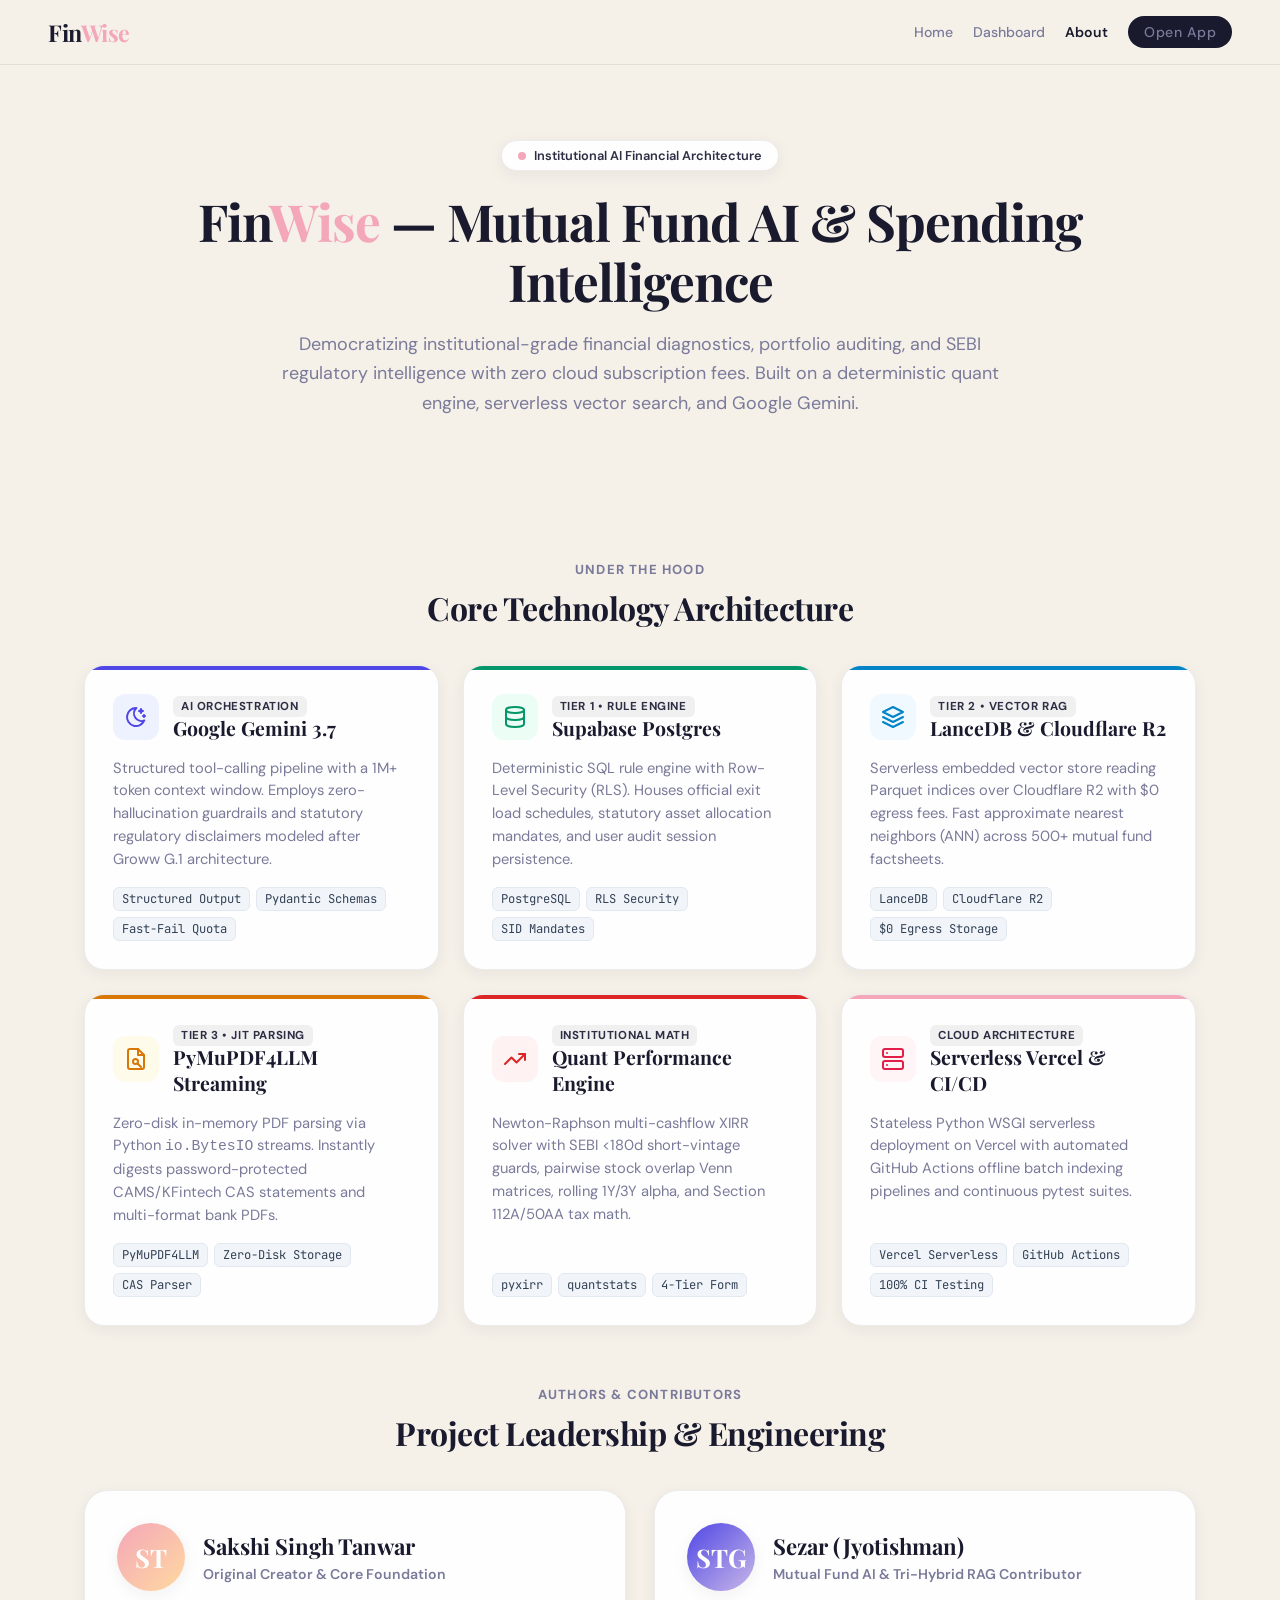
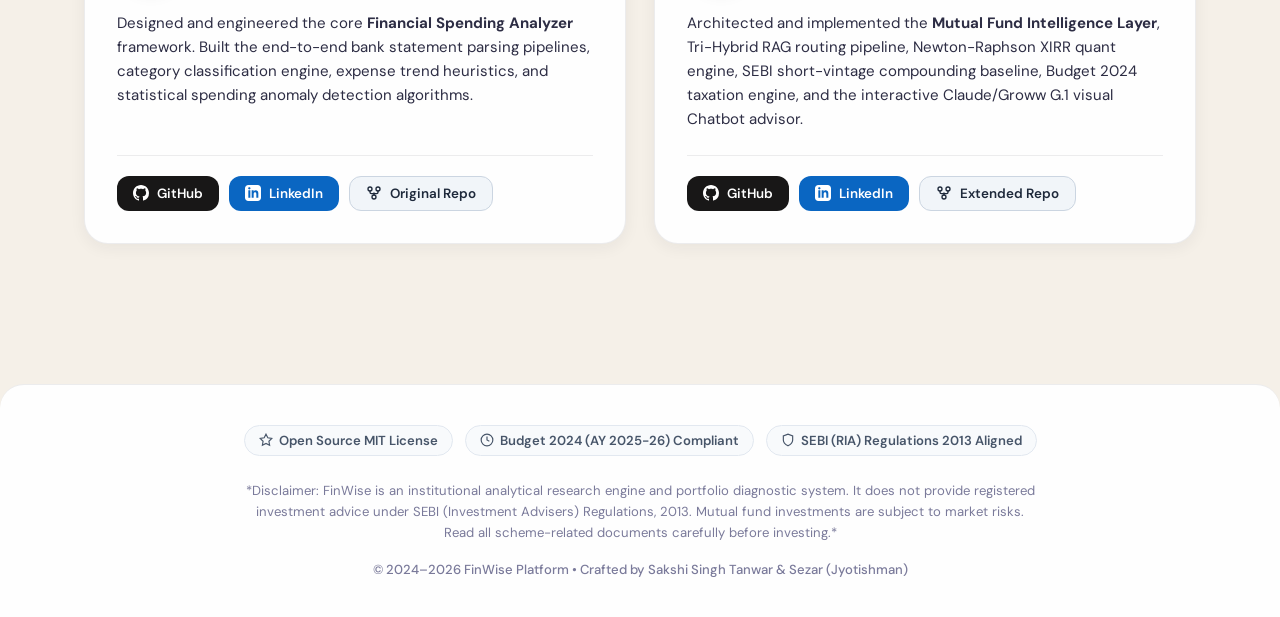
==== templates/about.html @ 544c805b "feat(about): add responsive About page with contributor attribution and matching FinWise favicon" ====
<!DOCTYPE html>
<html lang="en">
<head>
<meta charset="UTF-8">
<meta name="viewport" content="width=device-width, initial-scale=1.0">
<title>About — FinWise AI & Architecture</title>
<meta name="description" content="About FinWise: Institutional Mutual Fund AI, Financial Spending Intelligence, Tri-Hybrid RAG architecture, and contributor attribution.">
<link rel="icon" type="image/svg+xml" href="/static/favicon.svg">
<link rel="alternate icon" href="/static/favicon.ico">
<link rel="apple-touch-icon" href="/static/apple-touch-icon.png">
<link rel="preconnect" href="https://fonts.googleapis.com">
<link href="https://fonts.googleapis.com/css2?family=DM+Sans:wght@300;400;500;600;700&family=Playfair+Display:ital,wght@0,600;0,700;1,400&family=JetBrains+Mono:wght@400;500;600&display=swap" rel="stylesheet">
<style>
  :root {
    --cream:     #F5F0E8;
    --blush:     #F4A7B9;
    --butter:    #F5E642;
    --sage:      #B8D4A8;
    --lavender:  #C9B8E8;
    --peach:     #FFD9A0;
    --teal:      #A8D4D4;
    --ink:       #1A1A2E;
    --ink2:      #2D2D44;
    --muted:     #7A7A9A;
    --white:     #FEFEFE;
    --border:    rgba(26,26,46,0.08);
    --shadow-sm: 0 4px 16px rgba(26,26,46,0.06);
    --shadow-md: 0 12px 40px rgba(26,26,46,0.1);
    --shadow-lg: 0 20px 50px rgba(26,26,46,0.14);
  }
  *, *::before, *::after { box-sizing: border-box; margin: 0; padding: 0; }
  html { scroll-behavior: smooth; }
  body {
    background: var(--cream);
    font-family: 'DM Sans', sans-serif;
    color: var(--ink);
    min-height: 100vh;
    overflow-x: hidden;
  }

  /* ── Navigation ── */
  nav {
    position: fixed; top: 0; left: 0; right: 0; z-index: 100;
    display: flex; align-items: center; justify-content: space-between;
    padding: 16px 48px;
    background: rgba(245,240,232,0.92);
    backdrop-filter: blur(14px);
    border-bottom: 1px solid var(--border);
  }
  .logo-link { text-decoration: none; display: flex; align-items: center; gap: 4px; }
  .logo { font-family: 'Playfair Display', serif; font-size: 1.45rem; color: var(--ink); letter-spacing: -0.5px; font-weight: 700; }
  .logo span { color: var(--blush); }
  .nav-links { display: flex; align-items: center; gap: 20px; }
  .nav-links a { text-decoration: none; color: var(--muted); font-size: 0.88rem; font-weight: 500; transition: color 0.2s; }
  .nav-links a:hover, .nav-links a.active { color: var(--ink); font-weight: 600; }
  .nav-pill-btn {
    background: var(--ink); color: var(--butter); font-size: 0.76rem; font-weight: 600;
    padding: 7px 16px; border-radius: 20px; text-decoration: none; letter-spacing: 0.5px;
    transition: transform 0.2s, box-shadow 0.2s;
  }
  .nav-pill-btn:hover { transform: translateY(-1px); box-shadow: var(--shadow-sm); }

  /* ── Page Layout ── */
  .container {
    max-width: 1160px;
    margin: 0 auto;
    padding: 100px 24px 60px;
  }

  /* ── Hero Section ── */
  .hero-section {
    text-align: center;
    padding: 40px 16px 50px;
  }
  .badge-tag {
    display: inline-flex; align-items: center; gap: 8px;
    background: var(--white);
    border: 1px solid var(--border);
    padding: 6px 16px; border-radius: 24px;
    font-size: 0.8rem; font-weight: 600; color: var(--ink2);
    box-shadow: var(--shadow-sm);
    margin-bottom: 20px;
  }
  .badge-dot { width: 8px; height: 8px; border-radius: 50%; background: var(--blush); }
  .hero-title {
    font-family: 'Playfair Display', serif;
    font-size: clamp(2.2rem, 4.5vw, 3.2rem);
    font-weight: 700;
    color: var(--ink);
    letter-spacing: -1px;
    line-height: 1.18;
    margin-bottom: 18px;
  }
  .hero-title span { color: var(--blush); }
  .hero-subtitle {
    font-size: 1.12rem;
    color: var(--muted);
    max-width: 760px;
    margin: 0 auto 32px;
    line-height: 1.65;
  }

  /* ── Section Titles ── */
  .section-header {
    text-align: center;
    margin: 60px 0 36px;
  }
  .section-subtitle {
    font-size: 0.82rem;
    text-transform: uppercase;
    letter-spacing: 1.2px;
    font-weight: 700;
    color: var(--muted);
    margin-bottom: 8px;
  }
  .section-title {
    font-family: 'Playfair Display', serif;
    font-size: 2rem;
    color: var(--ink);
    font-weight: 700;
    letter-spacing: -0.5px;
  }

  /* ── Architecture Grid ── */
  .tech-grid {
    display: grid;
    grid-template-columns: repeat(auto-fit, minmax(320px, 1fr));
    gap: 24px;
  }
  .tech-card {
    background: var(--white);
    border: 1px solid var(--border);
    border-radius: 20px;
    padding: 28px;
    box-shadow: var(--shadow-sm);
    transition: transform 0.25s ease, box-shadow 0.25s ease;
    display: flex;
    flex-direction: column;
    position: relative;
    overflow: hidden;
  }
  .tech-card:hover {
    transform: translateY(-4px);
    box-shadow: var(--shadow-md);
  }
  .tech-card::before {
    content: '';
    position: absolute; top: 0; left: 0; right: 0; height: 4px;
    background: var(--accent-color, var(--blush));
  }
  .tech-card-header {
    display: flex; align-items: center; gap: 14px;
    margin-bottom: 16px;
  }
  .tech-icon-wrap {
    width: 46px; height: 46px; border-radius: 12px;
    background: var(--icon-bg, #FFF5F7);
    color: var(--icon-color, var(--blush));
    display: flex; align-items: center; justify-content: center;
    flex-shrink: 0;
  }
  .tech-tier-badge {
    font-size: 0.72rem; font-weight: 700; text-transform: uppercase; letter-spacing: 0.6px;
    padding: 3px 8px; border-radius: 6px; background: rgba(26,26,46,0.06); color: var(--ink2);
  }
  .tech-card-title {
    font-family: 'Playfair Display', serif;
    font-size: 1.22rem; font-weight: 700; color: var(--ink);
  }
  .tech-card-desc {
    font-size: 0.92rem; color: var(--muted); line-height: 1.55; margin-bottom: 16px; flex-grow: 1;
  }
  .tech-tags {
    display: flex; flex-wrap: wrap; gap: 6px;
  }
  .tech-tag {
    font-family: 'JetBrains Mono', monospace;
    font-size: 0.76rem; background: #F1F5F9; color: #334155;
    padding: 3px 8px; border-radius: 6px; border: 1px solid #E2E8F0;
  }

  /* ── Team Contributor Cards ── */
  .team-grid {
    display: grid;
    grid-template-columns: repeat(auto-fit, minmax(380px, 1fr));
    gap: 28px;
  }
  .contributor-card {
    background: var(--white);
    border: 1px solid var(--border);
    border-radius: 24px;
    padding: 32px;
    box-shadow: var(--shadow-sm);
    display: flex;
    flex-direction: column;
    position: relative;
    transition: transform 0.25s ease, box-shadow 0.25s ease;
  }
  .contributor-card:hover {
    transform: translateY(-4px);
    box-shadow: var(--shadow-lg);
  }
  .contributor-header {
    display: flex; align-items: center; gap: 18px; margin-bottom: 20px;
  }
  .contributor-avatar {
    width: 68px; height: 68px; border-radius: 50%;
    background: linear-gradient(135deg, var(--avatar-start, #F4A7B9), var(--avatar-end, #C9B8E8));
    display: flex; align-items: center; justify-content: center;
    font-family: 'Playfair Display', serif; font-size: 1.6rem; font-weight: 700; color: var(--white);
    box-shadow: var(--shadow-sm);
    flex-shrink: 0;
  }
  .contributor-meta h3 {
    font-family: 'Playfair Display', serif;
    font-size: 1.38rem; font-weight: 700; color: var(--ink); margin-bottom: 4px;
  }
  .contributor-role {
    font-size: 0.88rem; font-weight: 600; color: var(--muted);
  }
  .contributor-bio {
    font-size: 0.94rem; color: var(--ink2); line-height: 1.6; margin-bottom: 24px; flex-grow: 1;
  }
  .contributor-links {
    display: flex; flex-wrap: wrap; gap: 10px; border-top: 1px solid var(--border); padding-top: 20px;
  }
  .social-btn {
    display: inline-flex; align-items: center; gap: 8px;
    padding: 8px 16px; border-radius: 12px;
    font-size: 0.84rem; font-weight: 600; text-decoration: none;
    transition: all 0.2s ease;
  }
  .social-btn.github {
    background: #181717; color: #FFFFFF;
  }
  .social-btn.github:hover {
    background: #2D2D2D; transform: translateY(-1px);
  }
  .social-btn.linkedin {
    background: #0A66C2; color: #FFFFFF;
  }
  .social-btn.linkedin:hover {
    background: #004182; transform: translateY(-1px);
  }
  .social-btn.repo {
    background: #F1F5F9; color: #1E293B; border: 1px solid #CBD5E1;
  }
  .social-btn.repo:hover {
    background: #E2E8F0; transform: translateY(-1px);
  }

  /* ── Compliance & Footer ── */
  .about-footer {
    margin-top: 80px;
    padding: 40px 24px;
    background: var(--white);
    border-top: 1px solid var(--border);
    border-radius: 24px 24px 0 0;
    text-align: center;
  }
  .footer-badges {
    display: flex; justify-content: center; gap: 12px; margin-bottom: 24px; flex-wrap: wrap;
  }
  .badge-chip {
    display: inline-flex; align-items: center; gap: 6px;
    font-size: 0.82rem; font-weight: 600; padding: 6px 14px;
    border-radius: 20px; background: #F8FAFC; border: 1px solid #E2E8F0; color: #475569;
  }
  .disclaimer-text {
    font-size: 0.82rem; color: var(--muted); max-width: 800px; margin: 0 auto; line-height: 1.6;
  }
  .copyright-text {
    font-size: 0.82rem; color: var(--muted); margin-top: 18px; font-weight: 500;
  }

  @media (max-width: 768px) {
    nav { padding: 14px 20px; }
    .container { padding: 80px 16px 40px; }
    .team-grid { grid-template-columns: 1fr; }
    .tech-grid { grid-template-columns: 1fr; }
  }
</style>
</head>
<body>

<!-- ═══════════════════════════════════════════════════ HEADER NAV -->
<nav>
  <a href="/" class="logo-link" aria-label="FinWise Home">
    <span class="logo">Fin<span>Wise</span></span>
  </a>
  <div class="nav-links">
    <a href="/">Home</a>
    <a href="/dashboard">Dashboard</a>
    <a href="/about" class="active">About</a>
    <a href="/dashboard" class="nav-pill-btn">Open App</a>
  </div>
</nav>

<div class="container">
  <!-- ═══════════════════════════════════════════════════ HERO -->
  <header class="hero-section">
    <div class="badge-tag">
      <span class="badge-dot"></span>
      <span>Institutional AI Financial Architecture</span>
    </div>
    <h1 class="hero-title">Fin<span>Wise</span> — Mutual Fund AI &amp; Spending Intelligence</h1>
    <p class="hero-subtitle">
      Democratizing institutional-grade financial diagnostics, portfolio auditing, and SEBI regulatory intelligence with zero cloud subscription fees. Built on a deterministic quant engine, serverless vector search, and Google Gemini.
    </p>
  </header>

  <!-- ═══════════════════════════════════════════════════ ARCHITECTURE SHOWCASE -->
  <section aria-labelledby="arch-title">
    <div class="section-header">
      <div class="section-subtitle">Under The Hood</div>
      <h2 class="section-title" id="arch-title">Core Technology Architecture</h2>
    </div>

    <div class="tech-grid">
      <!-- 1. AI & Intent Routing -->
      <div class="tech-card" style="--accent-color:#4F46E5; --icon-bg:#EEF2FF; --icon-color:#4F46E5;">
        <div class="tech-card-header">
          <div class="tech-icon-wrap">
            <svg width="24" height="24" viewBox="0 0 24 24" fill="none" stroke="currentColor" stroke-width="2" stroke-linecap="round" stroke-linejoin="round">
              <path d="M12 3c.132 0 .263 0 .393 0a7.5 7.5 0 0 0 7.92 12.446a9 9 0 1 1 -8.313 -12.454z"/>
              <path d="M17 4a2 2 0 0 0 2 2a2 2 0 0 0-2 2a2 2 0 0 0-2-2a2 2 0 0 0 2-2"/>
              <path d="M19 11h2m-1-1v2"/>
            </svg>
          </div>
          <div>
            <span class="tech-tier-badge">AI Orchestration</span>
            <div class="tech-card-title">Google Gemini 3.7</div>
          </div>
        </div>
        <p class="tech-card-desc">
          Structured tool-calling pipeline with a 1M+ token context window. Employs zero-hallucination guardrails and statutory regulatory disclaimers modeled after Groww G.1 architecture.
        </p>
        <div class="tech-tags">
          <span class="tech-tag">Structured Output</span>
          <span class="tech-tag">Pydantic Schemas</span>
          <span class="tech-tag">Fast-Fail Quota</span>
        </div>
      </div>

      <!-- 2. Tier 1 - SQL Deterministic Rules -->
      <div class="tech-card" style="--accent-color:#059669; --icon-bg:#ECFDF5; --icon-color:#059669;">
        <div class="tech-card-header">
          <div class="tech-icon-wrap">
            <svg width="24" height="24" viewBox="0 0 24 24" fill="none" stroke="currentColor" stroke-width="2" stroke-linecap="round" stroke-linejoin="round">
              <ellipse cx="12" cy="5" rx="9" ry="3"/>
              <path d="M3 5v14c0 1.66 4 3 9 3s9-1.34 9-3V5"/>
              <path d="M3 12c0 1.66 4 3 9 3s9-1.34 9-3"/>
            </svg>
          </div>
          <div>
            <span class="tech-tier-badge">Tier 1 • Rule Engine</span>
            <div class="tech-card-title">Supabase Postgres</div>
          </div>
        </div>
        <p class="tech-card-desc">
          Deterministic SQL rule engine with Row-Level Security (RLS). Houses official exit load schedules, statutory asset allocation mandates, and user audit session persistence.
        </p>
        <div class="tech-tags">
          <span class="tech-tag">PostgreSQL</span>
          <span class="tech-tag">RLS Security</span>
          <span class="tech-tag">SID Mandates</span>
        </div>
      </div>

      <!-- 3. Tier 2 - Serverless Vector Store -->
      <div class="tech-card" style="--accent-color:#0284C7; --icon-bg:#F0F9FF; --icon-color:#0284C7;">
        <div class="tech-card-header">
          <div class="tech-icon-wrap">
            <svg width="24" height="24" viewBox="0 0 24 24" fill="none" stroke="currentColor" stroke-width="2" stroke-linecap="round" stroke-linejoin="round">
              <polygon points="12 2 2 7 12 12 22 7 12 2"/>
              <polyline points="2 17 12 22 22 17"/>
              <polyline points="2 12 12 17 22 12"/>
            </svg>
          </div>
          <div>
            <span class="tech-tier-badge">Tier 2 • Vector RAG</span>
            <div class="tech-card-title">LanceDB &amp; Cloudflare R2</div>
          </div>
        </div>
        <p class="tech-card-desc">
          Serverless embedded vector store reading Parquet indices over Cloudflare R2 with $0 egress fees. Fast approximate nearest neighbors (ANN) across 500+ mutual fund factsheets.
        </p>
        <div class="tech-tags">
          <span class="tech-tag">LanceDB</span>
          <span class="tech-tag">Cloudflare R2</span>
          <span class="tech-tag">$0 Egress Storage</span>
        </div>
      </div>

      <!-- 4. Tier 3 - JIT In-Memory Parser -->
      <div class="tech-card" style="--accent-color:#D97706; --icon-bg:#FFFBEB; --icon-color:#D97706;">
        <div class="tech-card-header">
          <div class="tech-icon-wrap">
            <svg width="24" height="24" viewBox="0 0 24 24" fill="none" stroke="currentColor" stroke-width="2" stroke-linecap="round" stroke-linejoin="round">
              <path d="M14 2H6a2 2 0 0 0-2 2v16a2 2 0 0 0 2 2h12a2 2 0 0 0 2-2V8z"/>
              <polyline points="14 2 14 8 20 8"/>
              <circle cx="11.5" cy="14.5" r="2.5"/>
              <path d="M13.5 16.5L17 20"/>
            </svg>
          </div>
          <div>
            <span class="tech-tier-badge">Tier 3 • JIT Parsing</span>
            <div class="tech-card-title">PyMuPDF4LLM Streaming</div>
          </div>
        </div>
        <p class="tech-card-desc">
          Zero-disk in-memory PDF parsing via Python <code>io.BytesIO</code> streams. Instantly digests password-protected CAMS/KFintech CAS statements and multi-format bank PDFs.
        </p>
        <div class="tech-tags">
          <span class="tech-tag">PyMuPDF4LLM</span>
          <span class="tech-tag">Zero-Disk Storage</span>
          <span class="tech-tag">CAS Parser</span>
        </div>
      </div>

      <!-- 5. Quant Engine -->
      <div class="tech-card" style="--accent-color:#DC2626; --icon-bg:#FEF2F2; --icon-color:#DC2626;">
        <div class="tech-card-header">
          <div class="tech-icon-wrap">
            <svg width="24" height="24" viewBox="0 0 24 24" fill="none" stroke="currentColor" stroke-width="2" stroke-linecap="round" stroke-linejoin="round">
              <polyline points="22 7 13.5 15.5 8.5 10.5 2 17"/>
              <polyline points="16 7 22 7 22 13"/>
            </svg>
          </div>
          <div>
            <span class="tech-tier-badge">Institutional Math</span>
            <div class="tech-card-title">Quant Performance Engine</div>
          </div>
        </div>
        <p class="tech-card-desc">
          Newton-Raphson multi-cashflow XIRR solver with SEBI &lt;180d short-vintage guards, pairwise stock overlap Venn matrices, rolling 1Y/3Y alpha, and Section 112A/50AA tax math.
        </p>
        <div class="tech-tags">
          <span class="tech-tag">pyxirr</span>
          <span class="tech-tag">quantstats</span>
          <span class="tech-tag">4-Tier Form</span>
        </div>
      </div>

      <!-- 6. Deployment & Automation -->
      <div class="tech-card" style="--accent-color:#F4A7B9; --icon-bg:#FFF5F7; --icon-color:#E11D48;">
        <div class="tech-card-header">
          <div class="tech-icon-wrap">
            <svg width="24" height="24" viewBox="0 0 24 24" fill="none" stroke="currentColor" stroke-width="2" stroke-linecap="round" stroke-linejoin="round">
              <rect x="2" y="2" width="20" height="8" rx="2" ry="2"/>
              <rect x="2" y="14" width="20" height="8" rx="2" ry="2"/>
              <line x1="6" y1="6" x2="6.01" y2="6"/>
              <line x1="6" y1="18" x2="6.01" y2="18"/>
            </svg>
          </div>
          <div>
            <span class="tech-tier-badge">Cloud Architecture</span>
            <div class="tech-card-title">Serverless Vercel &amp; CI/CD</div>
          </div>
        </div>
        <p class="tech-card-desc">
          Stateless Python WSGI serverless deployment on Vercel with automated GitHub Actions offline batch indexing pipelines and continuous pytest suites.
        </p>
        <div class="tech-tags">
          <span class="tech-tag">Vercel Serverless</span>
          <span class="tech-tag">GitHub Actions</span>
          <span class="tech-tag">100% CI Testing</span>
        </div>
      </div>
    </div>
  </section>

  <!-- ═══════════════════════════════════════════════════ TEAM & CONTRIBUTORS -->
  <section aria-labelledby="team-title">
    <div class="section-header">
      <div class="section-subtitle">Authors &amp; Contributors</div>
      <h2 class="section-title" id="team-title">Project Leadership &amp; Engineering</h2>
    </div>

    <div class="team-grid">
      <!-- Contributor 1: Sakshi -->
      <div class="contributor-card" style="--avatar-start:#F4A7B9; --avatar-end:#FFD9A0;">
        <div class="contributor-header">
          <div class="contributor-avatar">ST</div>
          <div class="contributor-meta">
            <h3>Sakshi Singh Tanwar</h3>
            <div class="contributor-role">Original Creator &amp; Core Foundation</div>
          </div>
        </div>
        <p class="contributor-bio">
          Designed and engineered the core <strong>Financial Spending Analyzer</strong> framework. Built the end-to-end bank statement parsing pipelines, category classification engine, expense trend heuristics, and statistical spending anomaly detection algorithms.
        </p>
        <div class="contributor-links">
          <a href="https://github.com/slashthose" target="_blank" rel="noopener noreferrer" class="social-btn github" aria-label="Sakshi Singh Tanwar GitHub">
            <svg width="16" height="16" viewBox="0 0 24 24" fill="currentColor"><path d="M12 0C5.37 0 0 5.37 0 12c0 5.31 3.435 9.795 8.205 11.385.6.105.825-.255.825-.57 0-.285-.015-1.23-.015-2.235-3.015.555-3.795-.735-4.035-1.41-.135-.345-.72-1.41-1.23-1.695-.42-.225-1.02-.78-.015-.795.945-.015 1.62.87 1.845 1.23 1.08 1.815 2.805 1.305 3.495.99.105-.78.42-1.305.765-1.605-2.67-.3-5.46-1.335-5.46-5.925 0-1.305.465-2.385 1.23-3.225-.12-.3-.54-1.53.12-3.18 0 0 1.005-.315 3.3 1.23.96-.27 1.98-.405 3-.405s2.04.135 3 .405c2.295-1.56 3.3-1.23 3.3-1.23.66 1.65.24 2.88.12 3.18.765.84 1.23 1.905 1.23 3.225 0 4.605-2.805 5.625-5.475 5.925.435.375.81 1.095.81 2.22 0 1.605-.015 2.895-.015 3.3 0 .315.225.69.825.57A12.02 12.02 0 0 0 24 12c0-6.63-5.37-12-12-12z"/></svg>
            GitHub
          </a>
          <a href="https://www.linkedin.com/in/sakshi-singh-tanwar/" target="_blank" rel="noopener noreferrer" class="social-btn linkedin" aria-label="Sakshi Singh Tanwar LinkedIn">
            <svg width="16" height="16" viewBox="0 0 24 24" fill="currentColor"><path d="M19 0h-14c-2.761 0-5 2.239-5 5v14c0 2.761 2.239 5 5 5h14c2.762 0 5-2.239 5-5v-14c0-2.761-2.238-5-5-5zm-11 19h-3v-11h3v11zm-1.5-12.268c-.966 0-1.75-.79-1.75-1.764s.784-1.764 1.75-1.764 1.75.79 1.75 1.764-.783 1.764-1.75 1.764zm13.5 12.268h-3v-5.604c0-3.368-4-3.113-4 0v5.604h-3v-11h3v1.765c1.396-2.586 7-2.777 7 2.476v6.759z"/></svg>
            LinkedIn
          </a>
          <a href="https://github.com/slashthose/Financial-Spending-Analyzer" target="_blank" rel="noopener noreferrer" class="social-btn repo" aria-label="Original Financial Spending Analyzer Repository">
            <svg width="16" height="16" viewBox="0 0 24 24" fill="none" stroke="currentColor" stroke-width="2" stroke-linecap="round" stroke-linejoin="round"><circle cx="12" cy="18" r="3"/><circle cx="6" cy="6" r="3"/><circle cx="18" cy="6" r="3"/><path d="M18 9v2a2 2 0 0 1-2 2H8a2 2 0 0 1-2-2V9"/><path d="M12 12v3"/></svg>
            Original Repo
          </a>
        </div>
      </div>

      <!-- Contributor 2: Sezar -->
      <div class="contributor-card" style="--avatar-start:#4F46E5; --avatar-end:#C9B8E8;">
        <div class="contributor-header">
          <div class="contributor-avatar">STG</div>
          <div class="contributor-meta">
            <h3>Sezar (Jyotishman)</h3>
            <div class="contributor-role">Mutual Fund AI &amp; Tri-Hybrid RAG Contributor</div>
          </div>
        </div>
        <p class="contributor-bio">
          Architected and implemented the <strong>Mutual Fund Intelligence Layer</strong>, Tri-Hybrid RAG routing pipeline, Newton-Raphson XIRR quant engine, SEBI short-vintage compounding baseline, Budget 2024 taxation engine, and the interactive Claude/Groww G.1 visual Chatbot advisor.
        </p>
        <div class="contributor-links">
          <a href="https://github.com/SezarTheGreat" target="_blank" rel="noopener noreferrer" class="social-btn github" aria-label="Sezar (Jyotishman) GitHub">
            <svg width="16" height="16" viewBox="0 0 24 24" fill="currentColor"><path d="M12 0C5.37 0 0 5.37 0 12c0 5.31 3.435 9.795 8.205 11.385.6.105.825-.255.825-.57 0-.285-.015-1.23-.015-2.235-3.015.555-3.795-.735-4.035-1.41-.135-.345-.72-1.41-1.23-1.695-.42-.225-1.02-.78-.015-.795.945-.015 1.62.87 1.845 1.23 1.08 1.815 2.805 1.305 3.495.99.105-.78.42-1.305.765-1.605-2.67-.3-5.46-1.335-5.46-5.925 0-1.305.465-2.385 1.23-3.225-.12-.3-.54-1.53.12-3.18 0 0 1.005-.315 3.3 1.23.96-.27 1.98-.405 3-.405s2.04.135 3 .405c2.295-1.56 3.3-1.23 3.3-1.23.66 1.65.24 2.88.12 3.18.765.84 1.23 1.905 1.23 3.225 0 4.605-2.805 5.625-5.475 5.925.435.375.81 1.095.81 2.22 0 1.605-.015 2.895-.015 3.3 0 .315.225.69.825.57A12.02 12.02 0 0 0 24 12c0-6.63-5.37-12-12-12z"/></svg>
            GitHub
          </a>
          <a href="https://www.linkedin.com/in/sezarthegreat/" target="_blank" rel="noopener noreferrer" class="social-btn linkedin" aria-label="Sezar (Jyotishman) LinkedIn">
            <svg width="16" height="16" viewBox="0 0 24 24" fill="currentColor"><path d="M19 0h-14c-2.761 0-5 2.239-5 5v14c0 2.761 2.239 5 5 5h14c2.762 0 5-2.239 5-5v-14c0-2.761-2.238-5-5-5zm-11 19h-3v-11h3v11zm-1.5-12.268c-.966 0-1.75-.79-1.75-1.764s.784-1.764 1.75-1.764 1.75.79 1.75 1.764-.783 1.764-1.75 1.764zm13.5 12.268h-3v-5.604c0-3.368-4-3.113-4 0v5.604h-3v-11h3v1.765c1.396-2.586 7-2.777 7 2.476v6.759z"/></svg>
            LinkedIn
          </a>
          <a href="https://github.com/SezarTheGreat/Financial-Spending-Analyzer" target="_blank" rel="noopener noreferrer" class="social-btn repo" aria-label="Extended Financial Spending Analyzer Repository">
            <svg width="16" height="16" viewBox="0 0 24 24" fill="none" stroke="currentColor" stroke-width="2" stroke-linecap="round" stroke-linejoin="round"><circle cx="12" cy="18" r="3"/><circle cx="6" cy="6" r="3"/><circle cx="18" cy="6" r="3"/><path d="M18 9v2a2 2 0 0 1-2 2H8a2 2 0 0 1-2-2V9"/><path d="M12 12v3"/></svg>
            Extended Repo
          </a>
        </div>
      </div>
    </div>
  </section>
</div>

<!-- ═══════════════════════════════════════════════════ COMPLIANCE & FOOTER -->
<footer class="about-footer">
  <div class="footer-badges">
    <span class="badge-chip">
      <svg width="14" height="14" viewBox="0 0 24 24" fill="none" stroke="currentColor" stroke-width="2"><path d="M12 2l3.09 6.26L22 9.27l-5 4.87 1.18 6.88L12 17.77l-6.18 3.25L7 14.14 2 9.27l6.91-1.01L12 2z"/></svg>
      Open Source MIT License
    </span>
    <span class="badge-chip">
      <svg width="14" height="14" viewBox="0 0 24 24" fill="none" stroke="currentColor" stroke-width="2"><circle cx="12" cy="12" r="10"/><path d="M12 6v6l4 2"/></svg>
      Budget 2024 (AY 2025-26) Compliant
    </span>
    <span class="badge-chip">
      <svg width="14" height="14" viewBox="0 0 24 24" fill="none" stroke="currentColor" stroke-width="2"><path d="M12 22s8-4 8-10V5l-8-3-8 3v7c0 6 8 10 8 10z"/></svg>
      SEBI (RIA) Regulations 2013 Aligned
    </span>
  </div>
  <p class="disclaimer-text">
    *Disclaimer: FinWise is an institutional analytical research engine and portfolio diagnostic system. It does not provide registered investment advice under SEBI (Investment Advisers) Regulations, 2013. Mutual fund investments are subject to market risks. Read all scheme-related documents carefully before investing.*
  </p>
  <p class="copyright-text">
    © 2024–2026 FinWise Platform • Crafted by Sakshi Singh Tanwar &amp; Sezar (Jyotishman)
  </p>
</footer>

</body>
</html>
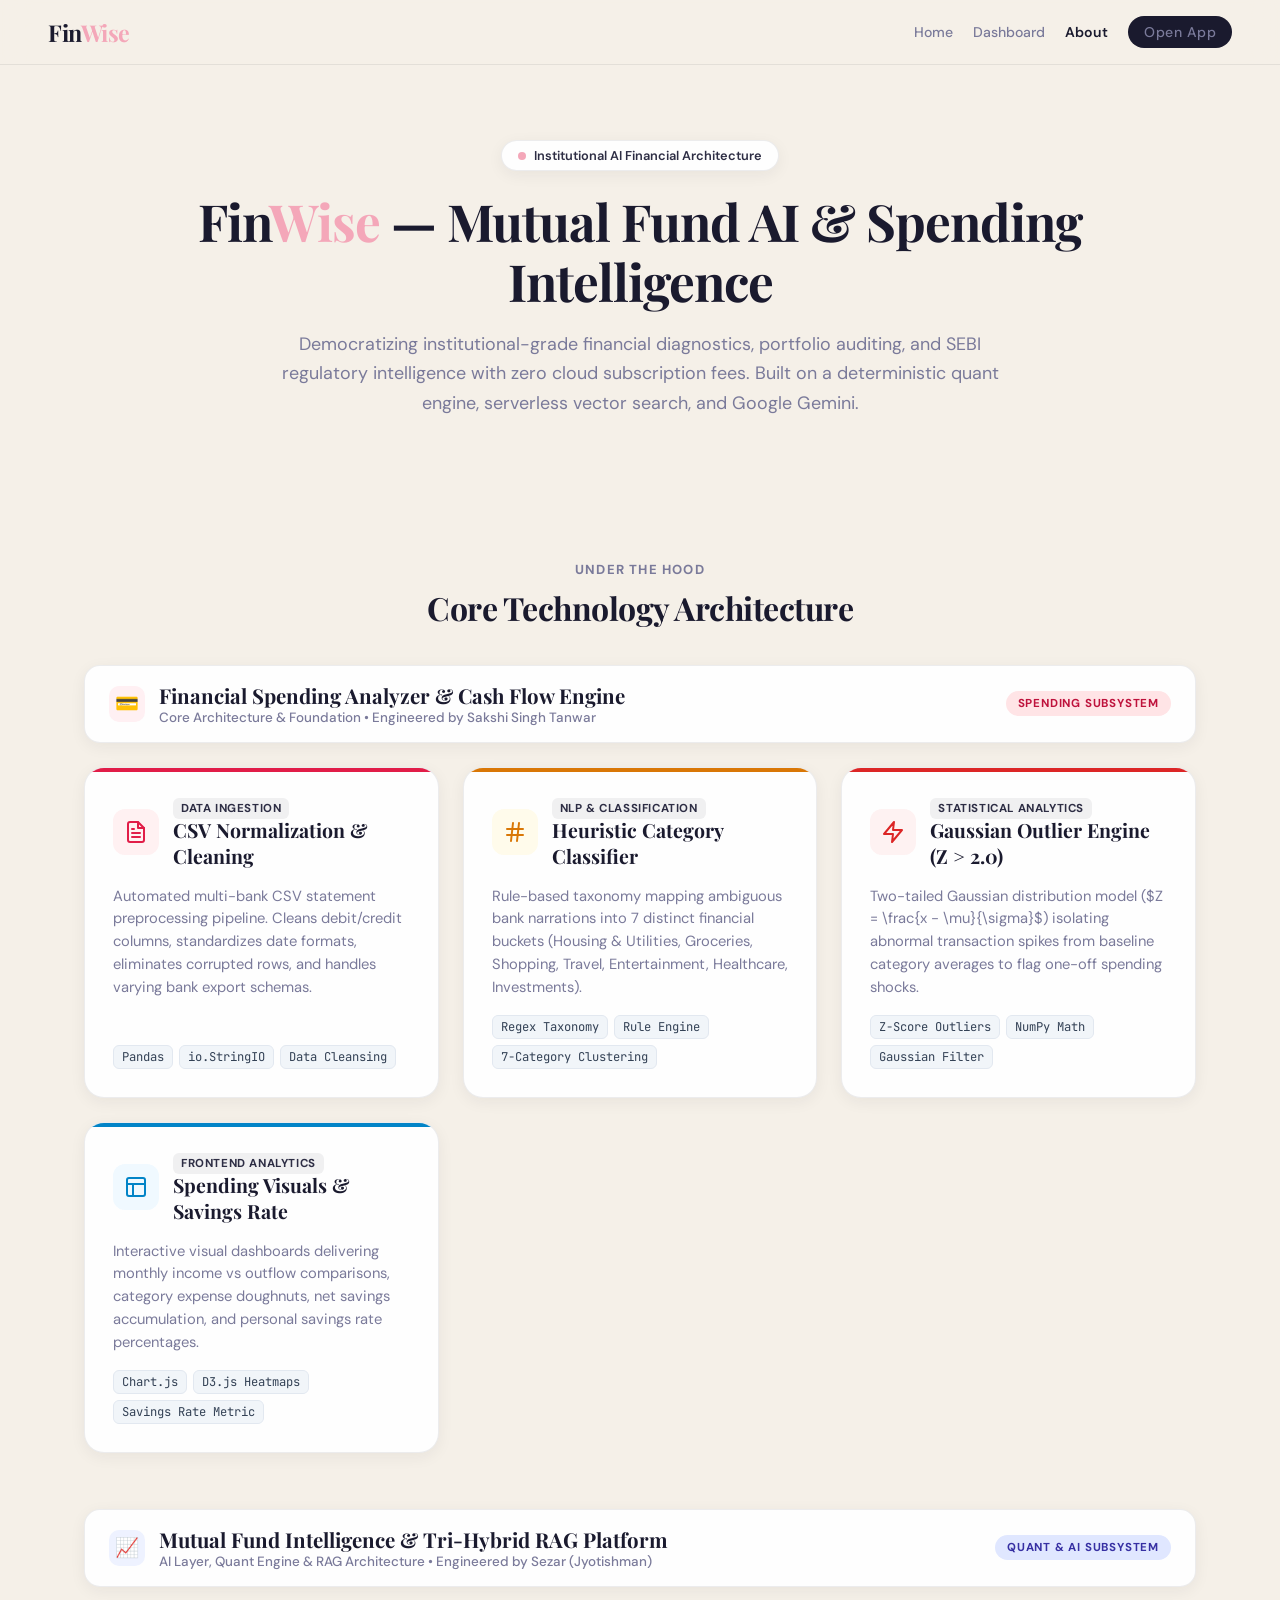
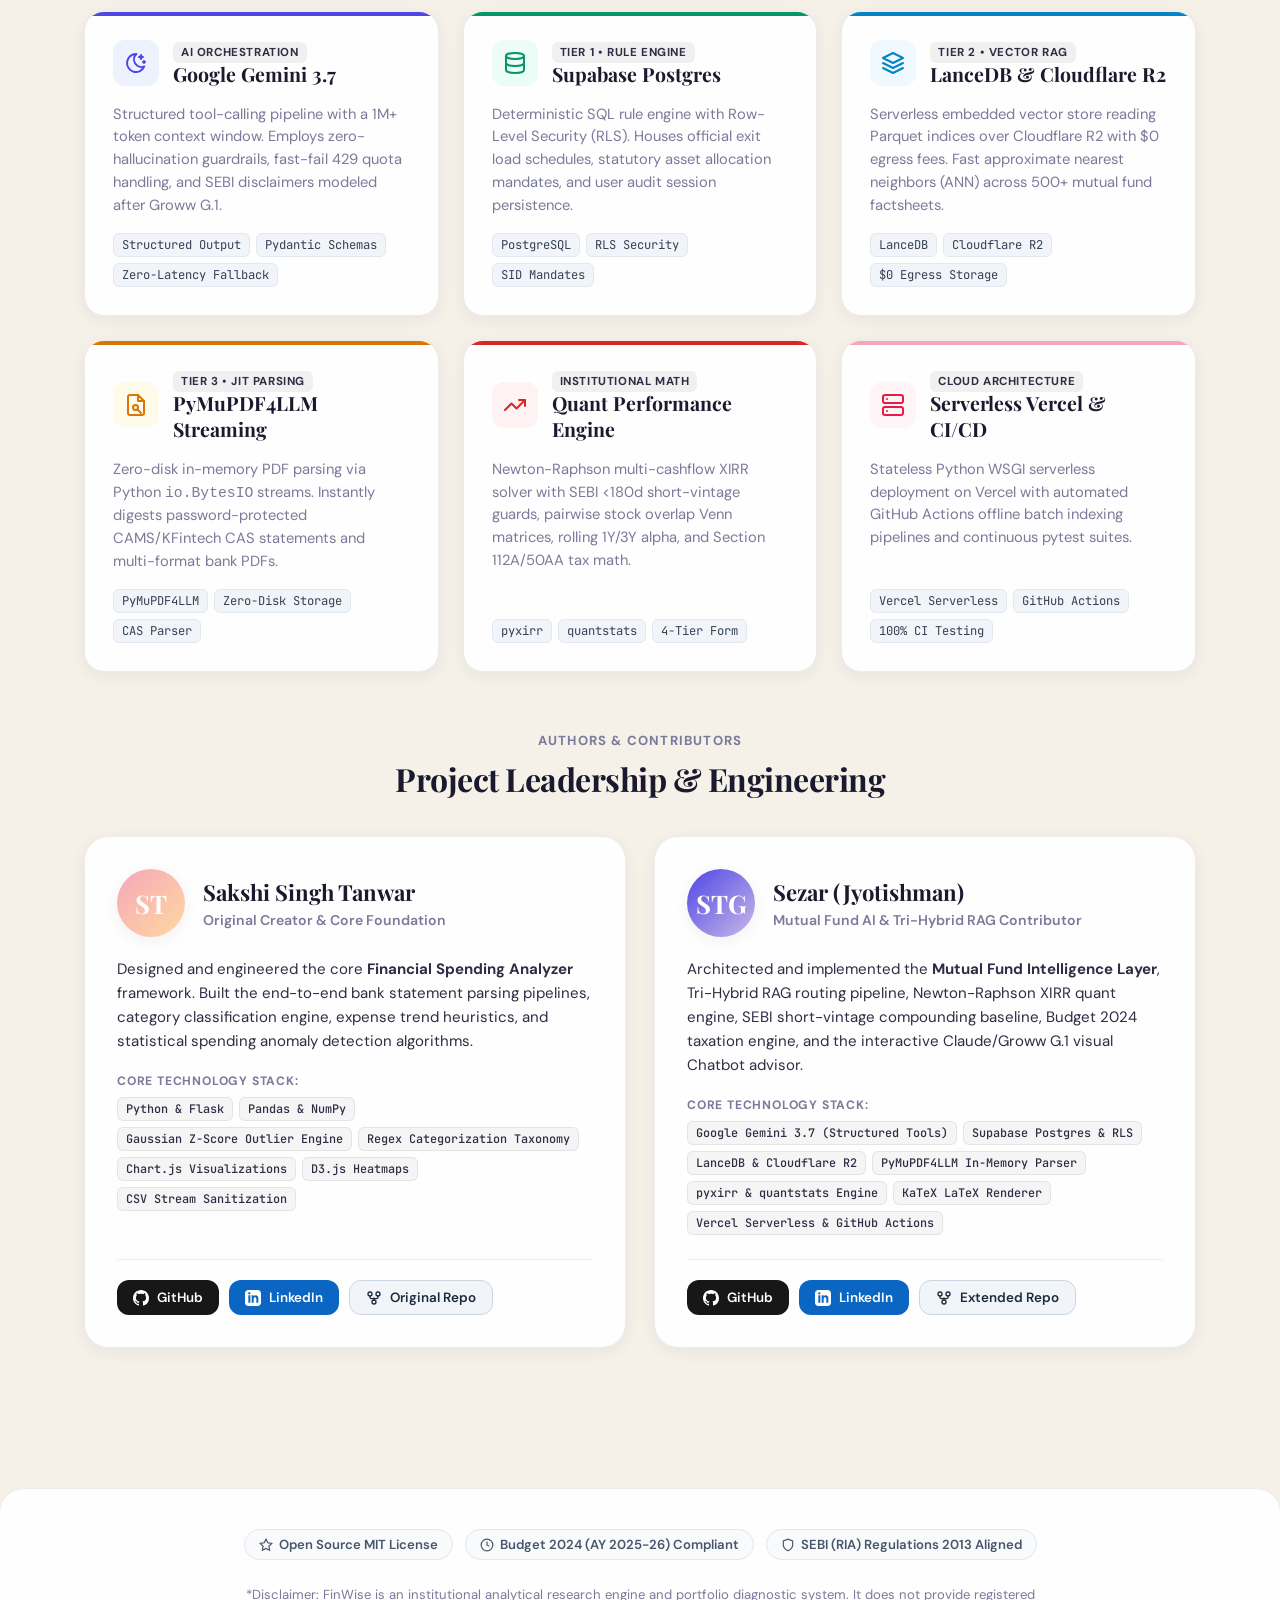
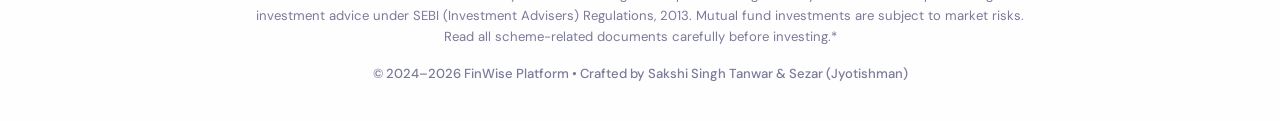
==== commit e226d57e: "feat(about): include core technology architecture and tech stack for both spending analyzer and mutu" ====
--- a/templates/about.html
+++ b/templates/about.html
@@ -179,6 +179,38 @@
     padding: 3px 8px; border-radius: 6px; border: 1px solid #E2E8F0;
   }
 
+  /* ── Architecture Pillar Grouping ── */
+  .arch-pillar {
+    margin-bottom: 56px;
+  }
+  .pillar-header-banner {
+    display: flex; align-items: center; justify-content: space-between;
+    background: var(--white);
+    border: 1px solid var(--border);
+    border-radius: 16px;
+    padding: 16px 24px;
+    margin-bottom: 24px;
+    box-shadow: var(--shadow-sm);
+  }
+  .pillar-meta {
+    display: flex; align-items: center; gap: 14px;
+  }
+  .pillar-icon {
+    width: 36px; height: 36px; border-radius: 10px;
+    display: flex; align-items: center; justify-content: center;
+    font-size: 1.2rem;
+  }
+  .pillar-title {
+    font-family: 'Playfair Display', serif; font-size: 1.28rem; font-weight: 700; color: var(--ink);
+  }
+  .pillar-author {
+    font-size: 0.84rem; color: var(--muted); font-weight: 500;
+  }
+  .pillar-badge {
+    font-size: 0.72rem; font-weight: 700; text-transform: uppercase; letter-spacing: 0.8px;
+    padding: 5px 12px; border-radius: 20px;
+  }
+
   /* ── Team Contributor Cards ── */
   .team-grid {
     display: grid;
@@ -219,7 +251,22 @@
     font-size: 0.88rem; font-weight: 600; color: var(--muted);
   }
   .contributor-bio {
-    font-size: 0.94rem; color: var(--ink2); line-height: 1.6; margin-bottom: 24px; flex-grow: 1;
+    font-size: 0.94rem; color: var(--ink2); line-height: 1.6; margin-bottom: 20px;
+  }
+  .contributor-stack-wrap {
+    margin-bottom: 24px; flex-grow: 1;
+  }
+  .contributor-stack-title {
+    font-size: 0.76rem; font-weight: 700; text-transform: uppercase; letter-spacing: 0.8px;
+    color: var(--muted); margin-bottom: 8px;
+  }
+  .contributor-stack-tags {
+    display: flex; flex-wrap: wrap; gap: 6px;
+  }
+  .contributor-stack-tag {
+    font-family: 'JetBrains Mono', monospace; font-size: 0.74rem; font-weight: 500;
+    padding: 3px 8px; border-radius: 6px;
+    background: rgba(26,26,46,0.04); color: var(--ink2); border: 1px solid rgba(26,26,46,0.08);
   }
   .contributor-links {
     display: flex; flex-wrap: wrap; gap: 10px; border-top: 1px solid var(--border); padding-top: 20px;
@@ -316,155 +363,283 @@
       <h2 class="section-title" id="arch-title">Core Technology Architecture</h2>
     </div>
 
-    <div class="tech-grid">
-      <!-- 1. AI & Intent Routing -->
-      <div class="tech-card" style="--accent-color:#4F46E5; --icon-bg:#EEF2FF; --icon-color:#4F46E5;">
-        <div class="tech-card-header">
-          <div class="tech-icon-wrap">
-            <svg width="24" height="24" viewBox="0 0 24 24" fill="none" stroke="currentColor" stroke-width="2" stroke-linecap="round" stroke-linejoin="round">
-              <path d="M12 3c.132 0 .263 0 .393 0a7.5 7.5 0 0 0 7.92 12.446a9 9 0 1 1 -8.313 -12.454z"/>
-              <path d="M17 4a2 2 0 0 0 2 2a2 2 0 0 0-2 2a2 2 0 0 0-2-2a2 2 0 0 0 2-2"/>
-              <path d="M19 11h2m-1-1v2"/>
-            </svg>
-          </div>
+    <!-- ═══ PILLAR 1: SPENDING ANALYZER PLATFORM (SAKSHI) ═══ -->
+    <div class="arch-pillar">
+      <div class="pillar-header-banner">
+        <div class="pillar-meta">
+          <div class="pillar-icon" style="background:#FFF0F3; color:#E11D48;">💳</div>
           <div>
-            <span class="tech-tier-badge">AI Orchestration</span>
-            <div class="tech-card-title">Google Gemini 3.7</div>
-          </div>
-        </div>
-        <p class="tech-card-desc">
-          Structured tool-calling pipeline with a 1M+ token context window. Employs zero-hallucination guardrails and statutory regulatory disclaimers modeled after Groww G.1 architecture.
-        </p>
-        <div class="tech-tags">
-          <span class="tech-tag">Structured Output</span>
-          <span class="tech-tag">Pydantic Schemas</span>
-          <span class="tech-tag">Fast-Fail Quota</span>
-        </div>
+            <div class="pillar-title">Financial Spending Analyzer &amp; Cash Flow Engine</div>
+            <div class="pillar-author">Core Architecture &amp; Foundation • Engineered by Sakshi Singh Tanwar</div>
+          </div>
+        </div>
+        <span class="pillar-badge" style="background:#FFE4E6; color:#BE123C;">Spending Subsystem</span>
       </div>
 
-      <!-- 2. Tier 1 - SQL Deterministic Rules -->
-      <div class="tech-card" style="--accent-color:#059669; --icon-bg:#ECFDF5; --icon-color:#059669;">
-        <div class="tech-card-header">
-          <div class="tech-icon-wrap">
-            <svg width="24" height="24" viewBox="0 0 24 24" fill="none" stroke="currentColor" stroke-width="2" stroke-linecap="round" stroke-linejoin="round">
-              <ellipse cx="12" cy="5" rx="9" ry="3"/>
-              <path d="M3 5v14c0 1.66 4 3 9 3s9-1.34 9-3V5"/>
-              <path d="M3 12c0 1.66 4 3 9 3s9-1.34 9-3"/>
-            </svg>
-          </div>
+      <div class="tech-grid">
+        <!-- 1.1 Ingestion & Preprocessing -->
+        <div class="tech-card" style="--accent-color:#E11D48; --icon-bg:#FFF1F2; --icon-color:#E11D48;">
+          <div class="tech-card-header">
+            <div class="tech-icon-wrap">
+              <svg width="24" height="24" viewBox="0 0 24 24" fill="none" stroke="currentColor" stroke-width="2" stroke-linecap="round" stroke-linejoin="round">
+                <path d="M14 2H6a2 2 0 0 0-2 2v16a2 2 0 0 0 2 2h12a2 2 0 0 0 2-2V8z"/>
+                <polyline points="14 2 14 8 20 8"/>
+                <line x1="16" y1="13" x2="8" y2="13"/>
+                <line x1="16" y1="17" x2="8" y2="17"/>
+                <polyline points="10 9 9 9 8 9"/>
+              </svg>
+            </div>
+            <div>
+              <span class="tech-tier-badge">Data Ingestion</span>
+              <div class="tech-card-title">CSV Normalization &amp; Cleaning</div>
+            </div>
+          </div>
+          <p class="tech-card-desc">
+            Automated multi-bank CSV statement preprocessing pipeline. Cleans debit/credit columns, standardizes date formats, eliminates corrupted rows, and handles varying bank export schemas.
+          </p>
+          <div class="tech-tags">
+            <span class="tech-tag">Pandas</span>
+            <span class="tech-tag">io.StringIO</span>
+            <span class="tech-tag">Data Cleansing</span>
+          </div>
+        </div>
+
+        <!-- 1.2 Heuristic Categorization -->
+        <div class="tech-card" style="--accent-color:#D97706; --icon-bg:#FFFBEB; --icon-color:#D97706;">
+          <div class="tech-card-header">
+            <div class="tech-icon-wrap">
+              <svg width="24" height="24" viewBox="0 0 24 24" fill="none" stroke="currentColor" stroke-width="2" stroke-linecap="round" stroke-linejoin="round">
+                <path d="M4 9h16M4 15h16M10 3L8 21M16 3l-2 18"/>
+              </svg>
+            </div>
+            <div>
+              <span class="tech-tier-badge">NLP &amp; Classification</span>
+              <div class="tech-card-title">Heuristic Category Classifier</div>
+            </div>
+          </div>
+          <p class="tech-card-desc">
+            Rule-based taxonomy mapping ambiguous bank narrations into 7 distinct financial buckets (Housing &amp; Utilities, Groceries, Shopping, Travel, Entertainment, Healthcare, Investments).
+          </p>
+          <div class="tech-tags">
+            <span class="tech-tag">Regex Taxonomy</span>
+            <span class="tech-tag">Rule Engine</span>
+            <span class="tech-tag">7-Category Clustering</span>
+          </div>
+        </div>
+
+        <!-- 1.3 Gaussian Anomaly Detection -->
+        <div class="tech-card" style="--accent-color:#DC2626; --icon-bg:#FEF2F2; --icon-color:#DC2626;">
+          <div class="tech-card-header">
+            <div class="tech-icon-wrap">
+              <svg width="24" height="24" viewBox="0 0 24 24" fill="none" stroke="currentColor" stroke-width="2" stroke-linecap="round" stroke-linejoin="round">
+                <path d="M13 2L3 14h9l-1 8 10-12h-9l1-8z"/>
+              </svg>
+            </div>
+            <div>
+              <span class="tech-tier-badge">Statistical Analytics</span>
+              <div class="tech-card-title">Gaussian Outlier Engine (Z &gt; 2.0)</div>
+            </div>
+          </div>
+          <p class="tech-card-desc">
+            Two-tailed Gaussian distribution model ($Z = \frac{x - \mu}{\sigma}$) isolating abnormal transaction spikes from baseline category averages to flag one-off spending shocks.
+          </p>
+          <div class="tech-tags">
+            <span class="tech-tag">Z-Score Outliers</span>
+            <span class="tech-tag">NumPy Math</span>
+            <span class="tech-tag">Gaussian Filter</span>
+          </div>
+        </div>
+
+        <!-- 1.4 Interactive Cash Flow Dashboard -->
+        <div class="tech-card" style="--accent-color:#0284C7; --icon-bg:#F0F9FF; --icon-color:#0284C7;">
+          <div class="tech-card-header">
+            <div class="tech-icon-wrap">
+              <svg width="24" height="24" viewBox="0 0 24 24" fill="none" stroke="currentColor" stroke-width="2" stroke-linecap="round" stroke-linejoin="round">
+                <rect x="3" y="3" width="18" height="18" rx="2" ry="2"/>
+                <line x1="3" y1="9" x2="21" y2="9"/>
+                <line x1="9" y1="21" x2="9" y2="9"/>
+              </svg>
+            </div>
+            <div>
+              <span class="tech-tier-badge">Frontend Analytics</span>
+              <div class="tech-card-title">Spending Visuals &amp; Savings Rate</div>
+            </div>
+          </div>
+          <p class="tech-card-desc">
+            Interactive visual dashboards delivering monthly income vs outflow comparisons, category expense doughnuts, net savings accumulation, and personal savings rate percentages.
+          </p>
+          <div class="tech-tags">
+            <span class="tech-tag">Chart.js</span>
+            <span class="tech-tag">D3.js Heatmaps</span>
+            <span class="tech-tag">Savings Rate Metric</span>
+          </div>
+        </div>
+      </div>
+    </div>
+
+    <!-- ═══ PILLAR 2: MUTUAL FUND AI & QUANT PLATFORM (SEZAR) ═══ -->
+    <div class="arch-pillar">
+      <div class="pillar-header-banner">
+        <div class="pillar-meta">
+          <div class="pillar-icon" style="background:#EEF2FF; color:#4F46E5;">📈</div>
           <div>
-            <span class="tech-tier-badge">Tier 1 • Rule Engine</span>
-            <div class="tech-card-title">Supabase Postgres</div>
-          </div>
-        </div>
-        <p class="tech-card-desc">
-          Deterministic SQL rule engine with Row-Level Security (RLS). Houses official exit load schedules, statutory asset allocation mandates, and user audit session persistence.
-        </p>
-        <div class="tech-tags">
-          <span class="tech-tag">PostgreSQL</span>
-          <span class="tech-tag">RLS Security</span>
-          <span class="tech-tag">SID Mandates</span>
-        </div>
+            <div class="pillar-title">Mutual Fund Intelligence &amp; Tri-Hybrid RAG Platform</div>
+            <div class="pillar-author">AI Layer, Quant Engine &amp; RAG Architecture • Engineered by Sezar (Jyotishman)</div>
+          </div>
+        </div>
+        <span class="pillar-badge" style="background:#E0E7FF; color:#3730A3;">Quant &amp; AI Subsystem</span>
       </div>
 
-      <!-- 3. Tier 2 - Serverless Vector Store -->
-      <div class="tech-card" style="--accent-color:#0284C7; --icon-bg:#F0F9FF; --icon-color:#0284C7;">
-        <div class="tech-card-header">
-          <div class="tech-icon-wrap">
-            <svg width="24" height="24" viewBox="0 0 24 24" fill="none" stroke="currentColor" stroke-width="2" stroke-linecap="round" stroke-linejoin="round">
-              <polygon points="12 2 2 7 12 12 22 7 12 2"/>
-              <polyline points="2 17 12 22 22 17"/>
-              <polyline points="2 12 12 17 22 12"/>
-            </svg>
-          </div>
-          <div>
-            <span class="tech-tier-badge">Tier 2 • Vector RAG</span>
-            <div class="tech-card-title">LanceDB &amp; Cloudflare R2</div>
-          </div>
-        </div>
-        <p class="tech-card-desc">
-          Serverless embedded vector store reading Parquet indices over Cloudflare R2 with $0 egress fees. Fast approximate nearest neighbors (ANN) across 500+ mutual fund factsheets.
-        </p>
-        <div class="tech-tags">
-          <span class="tech-tag">LanceDB</span>
-          <span class="tech-tag">Cloudflare R2</span>
-          <span class="tech-tag">$0 Egress Storage</span>
-        </div>
-      </div>
-
-      <!-- 4. Tier 3 - JIT In-Memory Parser -->
-      <div class="tech-card" style="--accent-color:#D97706; --icon-bg:#FFFBEB; --icon-color:#D97706;">
-        <div class="tech-card-header">
-          <div class="tech-icon-wrap">
-            <svg width="24" height="24" viewBox="0 0 24 24" fill="none" stroke="currentColor" stroke-width="2" stroke-linecap="round" stroke-linejoin="round">
-              <path d="M14 2H6a2 2 0 0 0-2 2v16a2 2 0 0 0 2 2h12a2 2 0 0 0 2-2V8z"/>
-              <polyline points="14 2 14 8 20 8"/>
-              <circle cx="11.5" cy="14.5" r="2.5"/>
-              <path d="M13.5 16.5L17 20"/>
-            </svg>
-          </div>
-          <div>
-            <span class="tech-tier-badge">Tier 3 • JIT Parsing</span>
-            <div class="tech-card-title">PyMuPDF4LLM Streaming</div>
-          </div>
-        </div>
-        <p class="tech-card-desc">
-          Zero-disk in-memory PDF parsing via Python <code>io.BytesIO</code> streams. Instantly digests password-protected CAMS/KFintech CAS statements and multi-format bank PDFs.
-        </p>
-        <div class="tech-tags">
-          <span class="tech-tag">PyMuPDF4LLM</span>
-          <span class="tech-tag">Zero-Disk Storage</span>
-          <span class="tech-tag">CAS Parser</span>
-        </div>
-      </div>
-
-      <!-- 5. Quant Engine -->
-      <div class="tech-card" style="--accent-color:#DC2626; --icon-bg:#FEF2F2; --icon-color:#DC2626;">
-        <div class="tech-card-header">
-          <div class="tech-icon-wrap">
-            <svg width="24" height="24" viewBox="0 0 24 24" fill="none" stroke="currentColor" stroke-width="2" stroke-linecap="round" stroke-linejoin="round">
-              <polyline points="22 7 13.5 15.5 8.5 10.5 2 17"/>
-              <polyline points="16 7 22 7 22 13"/>
-            </svg>
-          </div>
-          <div>
-            <span class="tech-tier-badge">Institutional Math</span>
-            <div class="tech-card-title">Quant Performance Engine</div>
-          </div>
-        </div>
-        <p class="tech-card-desc">
-          Newton-Raphson multi-cashflow XIRR solver with SEBI &lt;180d short-vintage guards, pairwise stock overlap Venn matrices, rolling 1Y/3Y alpha, and Section 112A/50AA tax math.
-        </p>
-        <div class="tech-tags">
-          <span class="tech-tag">pyxirr</span>
-          <span class="tech-tag">quantstats</span>
-          <span class="tech-tag">4-Tier Form</span>
-        </div>
-      </div>
-
-      <!-- 6. Deployment & Automation -->
-      <div class="tech-card" style="--accent-color:#F4A7B9; --icon-bg:#FFF5F7; --icon-color:#E11D48;">
-        <div class="tech-card-header">
-          <div class="tech-icon-wrap">
-            <svg width="24" height="24" viewBox="0 0 24 24" fill="none" stroke="currentColor" stroke-width="2" stroke-linecap="round" stroke-linejoin="round">
-              <rect x="2" y="2" width="20" height="8" rx="2" ry="2"/>
-              <rect x="2" y="14" width="20" height="8" rx="2" ry="2"/>
-              <line x1="6" y1="6" x2="6.01" y2="6"/>
-              <line x1="6" y1="18" x2="6.01" y2="18"/>
-            </svg>
-          </div>
-          <div>
-            <span class="tech-tier-badge">Cloud Architecture</span>
-            <div class="tech-card-title">Serverless Vercel &amp; CI/CD</div>
-          </div>
-        </div>
-        <p class="tech-card-desc">
-          Stateless Python WSGI serverless deployment on Vercel with automated GitHub Actions offline batch indexing pipelines and continuous pytest suites.
-        </p>
-        <div class="tech-tags">
-          <span class="tech-tag">Vercel Serverless</span>
-          <span class="tech-tag">GitHub Actions</span>
-          <span class="tech-tag">100% CI Testing</span>
+      <div class="tech-grid">
+        <!-- 2.1 AI & Intent Routing -->
+        <div class="tech-card" style="--accent-color:#4F46E5; --icon-bg:#EEF2FF; --icon-color:#4F46E5;">
+          <div class="tech-card-header">
+            <div class="tech-icon-wrap">
+              <svg width="24" height="24" viewBox="0 0 24 24" fill="none" stroke="currentColor" stroke-width="2" stroke-linecap="round" stroke-linejoin="round">
+                <path d="M12 3c.132 0 .263 0 .393 0a7.5 7.5 0 0 0 7.92 12.446a9 9 0 1 1 -8.313 -12.454z"/>
+                <path d="M17 4a2 2 0 0 0 2 2a2 2 0 0 0-2 2a2 2 0 0 0-2-2a2 2 0 0 0 2-2"/>
+                <path d="M19 11h2m-1-1v2"/>
+              </svg>
+            </div>
+            <div>
+              <span class="tech-tier-badge">AI Orchestration</span>
+              <div class="tech-card-title">Google Gemini 3.7</div>
+            </div>
+          </div>
+          <p class="tech-card-desc">
+            Structured tool-calling pipeline with a 1M+ token context window. Employs zero-hallucination guardrails, fast-fail 429 quota handling, and SEBI disclaimers modeled after Groww G.1.
+          </p>
+          <div class="tech-tags">
+            <span class="tech-tag">Structured Output</span>
+            <span class="tech-tag">Pydantic Schemas</span>
+            <span class="tech-tag">Zero-Latency Fallback</span>
+          </div>
+        </div>
+
+        <!-- 2.2 Tier 1 - SQL Deterministic Rules -->
+        <div class="tech-card" style="--accent-color:#059669; --icon-bg:#ECFDF5; --icon-color:#059669;">
+          <div class="tech-card-header">
+            <div class="tech-icon-wrap">
+              <svg width="24" height="24" viewBox="0 0 24 24" fill="none" stroke="currentColor" stroke-width="2" stroke-linecap="round" stroke-linejoin="round">
+                <ellipse cx="12" cy="5" rx="9" ry="3"/>
+                <path d="M3 5v14c0 1.66 4 3 9 3s9-1.34 9-3V5"/>
+                <path d="M3 12c0 1.66 4 3 9 3s9-1.34 9-3"/>
+              </svg>
+            </div>
+            <div>
+              <span class="tech-tier-badge">Tier 1 • Rule Engine</span>
+              <div class="tech-card-title">Supabase Postgres</div>
+            </div>
+          </div>
+          <p class="tech-card-desc">
+            Deterministic SQL rule engine with Row-Level Security (RLS). Houses official exit load schedules, statutory asset allocation mandates, and user audit session persistence.
+          </p>
+          <div class="tech-tags">
+            <span class="tech-tag">PostgreSQL</span>
+            <span class="tech-tag">RLS Security</span>
+            <span class="tech-tag">SID Mandates</span>
+          </div>
+        </div>
+
+        <!-- 2.3 Tier 2 - Serverless Vector Store -->
+        <div class="tech-card" style="--accent-color:#0284C7; --icon-bg:#F0F9FF; --icon-color:#0284C7;">
+          <div class="tech-card-header">
+            <div class="tech-icon-wrap">
+              <svg width="24" height="24" viewBox="0 0 24 24" fill="none" stroke="currentColor" stroke-width="2" stroke-linecap="round" stroke-linejoin="round">
+                <polygon points="12 2 2 7 12 12 22 7 12 2"/>
+                <polyline points="2 17 12 22 22 17"/>
+                <polyline points="2 12 12 17 22 12"/>
+              </svg>
+            </div>
+            <div>
+              <span class="tech-tier-badge">Tier 2 • Vector RAG</span>
+              <div class="tech-card-title">LanceDB &amp; Cloudflare R2</div>
+            </div>
+          </div>
+          <p class="tech-card-desc">
+            Serverless embedded vector store reading Parquet indices over Cloudflare R2 with $0 egress fees. Fast approximate nearest neighbors (ANN) across 500+ mutual fund factsheets.
+          </p>
+          <div class="tech-tags">
+            <span class="tech-tag">LanceDB</span>
+            <span class="tech-tag">Cloudflare R2</span>
+            <span class="tech-tag">$0 Egress Storage</span>
+          </div>
+        </div>
+
+        <!-- 2.4 Tier 3 - JIT In-Memory Parser -->
+        <div class="tech-card" style="--accent-color:#D97706; --icon-bg:#FFFBEB; --icon-color:#D97706;">
+          <div class="tech-card-header">
+            <div class="tech-icon-wrap">
+              <svg width="24" height="24" viewBox="0 0 24 24" fill="none" stroke="currentColor" stroke-width="2" stroke-linecap="round" stroke-linejoin="round">
+                <path d="M14 2H6a2 2 0 0 0-2 2v16a2 2 0 0 0 2 2h12a2 2 0 0 0 2-2V8z"/>
+                <polyline points="14 2 14 8 20 8"/>
+                <circle cx="11.5" cy="14.5" r="2.5"/>
+                <path d="M13.5 16.5L17 20"/>
+              </svg>
+            </div>
+            <div>
+              <span class="tech-tier-badge">Tier 3 • JIT Parsing</span>
+              <div class="tech-card-title">PyMuPDF4LLM Streaming</div>
+            </div>
+          </div>
+          <p class="tech-card-desc">
+            Zero-disk in-memory PDF parsing via Python <code>io.BytesIO</code> streams. Instantly digests password-protected CAMS/KFintech CAS statements and multi-format bank PDFs.
+          </p>
+          <div class="tech-tags">
+            <span class="tech-tag">PyMuPDF4LLM</span>
+            <span class="tech-tag">Zero-Disk Storage</span>
+            <span class="tech-tag">CAS Parser</span>
+          </div>
+        </div>
+
+        <!-- 2.5 Quant Engine -->
+        <div class="tech-card" style="--accent-color:#DC2626; --icon-bg:#FEF2F2; --icon-color:#DC2626;">
+          <div class="tech-card-header">
+            <div class="tech-icon-wrap">
+              <svg width="24" height="24" viewBox="0 0 24 24" fill="none" stroke="currentColor" stroke-width="2" stroke-linecap="round" stroke-linejoin="round">
+                <polyline points="22 7 13.5 15.5 8.5 10.5 2 17"/>
+                <polyline points="16 7 22 7 22 13"/>
+              </svg>
+            </div>
+            <div>
+              <span class="tech-tier-badge">Institutional Math</span>
+              <div class="tech-card-title">Quant Performance Engine</div>
+            </div>
+          </div>
+          <p class="tech-card-desc">
+            Newton-Raphson multi-cashflow XIRR solver with SEBI &lt;180d short-vintage guards, pairwise stock overlap Venn matrices, rolling 1Y/3Y alpha, and Section 112A/50AA tax math.
+          </p>
+          <div class="tech-tags">
+            <span class="tech-tag">pyxirr</span>
+            <span class="tech-tag">quantstats</span>
+            <span class="tech-tag">4-Tier Form</span>
+          </div>
+        </div>
+
+        <!-- 2.6 Deployment & Automation -->
+        <div class="tech-card" style="--accent-color:#F4A7B9; --icon-bg:#FFF5F7; --icon-color:#E11D48;">
+          <div class="tech-card-header">
+            <div class="tech-icon-wrap">
+              <svg width="24" height="24" viewBox="0 0 24 24" fill="none" stroke="currentColor" stroke-width="2" stroke-linecap="round" stroke-linejoin="round">
+                <rect x="2" y="2" width="20" height="8" rx="2" ry="2"/>
+                <rect x="2" y="14" width="20" height="8" rx="2" ry="2"/>
+                <line x1="6" y1="6" x2="6.01" y2="6"/>
+                <line x1="6" y1="18" x2="6.01" y2="18"/>
+              </svg>
+            </div>
+            <div>
+              <span class="tech-tier-badge">Cloud Architecture</span>
+              <div class="tech-card-title">Serverless Vercel &amp; CI/CD</div>
+            </div>
+          </div>
+          <p class="tech-card-desc">
+            Stateless Python WSGI serverless deployment on Vercel with automated GitHub Actions offline batch indexing pipelines and continuous pytest suites.
+          </p>
+          <div class="tech-tags">
+            <span class="tech-tag">Vercel Serverless</span>
+            <span class="tech-tag">GitHub Actions</span>
+            <span class="tech-tag">100% CI Testing</span>
+          </div>
         </div>
       </div>
     </div>
@@ -490,6 +665,20 @@
         <p class="contributor-bio">
           Designed and engineered the core <strong>Financial Spending Analyzer</strong> framework. Built the end-to-end bank statement parsing pipelines, category classification engine, expense trend heuristics, and statistical spending anomaly detection algorithms.
         </p>
+
+        <div class="contributor-stack-wrap">
+          <div class="contributor-stack-title">Core Technology Stack:</div>
+          <div class="contributor-stack-tags">
+            <span class="contributor-stack-tag">Python &amp; Flask</span>
+            <span class="contributor-stack-tag">Pandas &amp; NumPy</span>
+            <span class="contributor-stack-tag">Gaussian Z-Score Outlier Engine</span>
+            <span class="contributor-stack-tag">Regex Categorization Taxonomy</span>
+            <span class="contributor-stack-tag">Chart.js Visualizations</span>
+            <span class="contributor-stack-tag">D3.js Heatmaps</span>
+            <span class="contributor-stack-tag">CSV Stream Sanitization</span>
+          </div>
+        </div>
+
         <div class="contributor-links">
           <a href="https://github.com/slashthose" target="_blank" rel="noopener noreferrer" class="social-btn github" aria-label="Sakshi Singh Tanwar GitHub">
             <svg width="16" height="16" viewBox="0 0 24 24" fill="currentColor"><path d="M12 0C5.37 0 0 5.37 0 12c0 5.31 3.435 9.795 8.205 11.385.6.105.825-.255.825-.57 0-.285-.015-1.23-.015-2.235-3.015.555-3.795-.735-4.035-1.41-.135-.345-.72-1.41-1.23-1.695-.42-.225-1.02-.78-.015-.795.945-.015 1.62.87 1.845 1.23 1.08 1.815 2.805 1.305 3.495.99.105-.78.42-1.305.765-1.605-2.67-.3-5.46-1.335-5.46-5.925 0-1.305.465-2.385 1.23-3.225-.12-.3-.54-1.53.12-3.18 0 0 1.005-.315 3.3 1.23.96-.27 1.98-.405 3-.405s2.04.135 3 .405c2.295-1.56 3.3-1.23 3.3-1.23.66 1.65.24 2.88.12 3.18.765.84 1.23 1.905 1.23 3.225 0 4.605-2.805 5.625-5.475 5.925.435.375.81 1.095.81 2.22 0 1.605-.015 2.895-.015 3.3 0 .315.225.69.825.57A12.02 12.02 0 0 0 24 12c0-6.63-5.37-12-12-12z"/></svg>
@@ -518,6 +707,20 @@
         <p class="contributor-bio">
           Architected and implemented the <strong>Mutual Fund Intelligence Layer</strong>, Tri-Hybrid RAG routing pipeline, Newton-Raphson XIRR quant engine, SEBI short-vintage compounding baseline, Budget 2024 taxation engine, and the interactive Claude/Groww G.1 visual Chatbot advisor.
         </p>
+
+        <div class="contributor-stack-wrap">
+          <div class="contributor-stack-title">Core Technology Stack:</div>
+          <div class="contributor-stack-tags">
+            <span class="contributor-stack-tag">Google Gemini 3.7 (Structured Tools)</span>
+            <span class="contributor-stack-tag">Supabase Postgres &amp; RLS</span>
+            <span class="contributor-stack-tag">LanceDB &amp; Cloudflare R2</span>
+            <span class="contributor-stack-tag">PyMuPDF4LLM In-Memory Parser</span>
+            <span class="contributor-stack-tag">pyxirr &amp; quantstats Engine</span>
+            <span class="contributor-stack-tag">KaTeX LaTeX Renderer</span>
+            <span class="contributor-stack-tag">Vercel Serverless &amp; GitHub Actions</span>
+          </div>
+        </div>
+
         <div class="contributor-links">
           <a href="https://github.com/SezarTheGreat" target="_blank" rel="noopener noreferrer" class="social-btn github" aria-label="Sezar (Jyotishman) GitHub">
             <svg width="16" height="16" viewBox="0 0 24 24" fill="currentColor"><path d="M12 0C5.37 0 0 5.37 0 12c0 5.31 3.435 9.795 8.205 11.385.6.105.825-.255.825-.57 0-.285-.015-1.23-.015-2.235-3.015.555-3.795-.735-4.035-1.41-.135-.345-.72-1.41-1.23-1.695-.42-.225-1.02-.78-.015-.795.945-.015 1.62.87 1.845 1.23 1.08 1.815 2.805 1.305 3.495.99.105-.78.42-1.305.765-1.605-2.67-.3-5.46-1.335-5.46-5.925 0-1.305.465-2.385 1.23-3.225-.12-.3-.54-1.53.12-3.18 0 0 1.005-.315 3.3 1.23.96-.27 1.98-.405 3-.405s2.04.135 3 .405c2.295-1.56 3.3-1.23 3.3-1.23.66 1.65.24 2.88.12 3.18.765.84 1.23 1.905 1.23 3.225 0 4.605-2.805 5.625-5.475 5.925.435.375.81 1.095.81 2.22 0 1.605-.015 2.895-.015 3.3 0 .315.225.69.825.57A12.02 12.02 0 0 0 24 12c0-6.63-5.37-12-12-12z"/></svg>
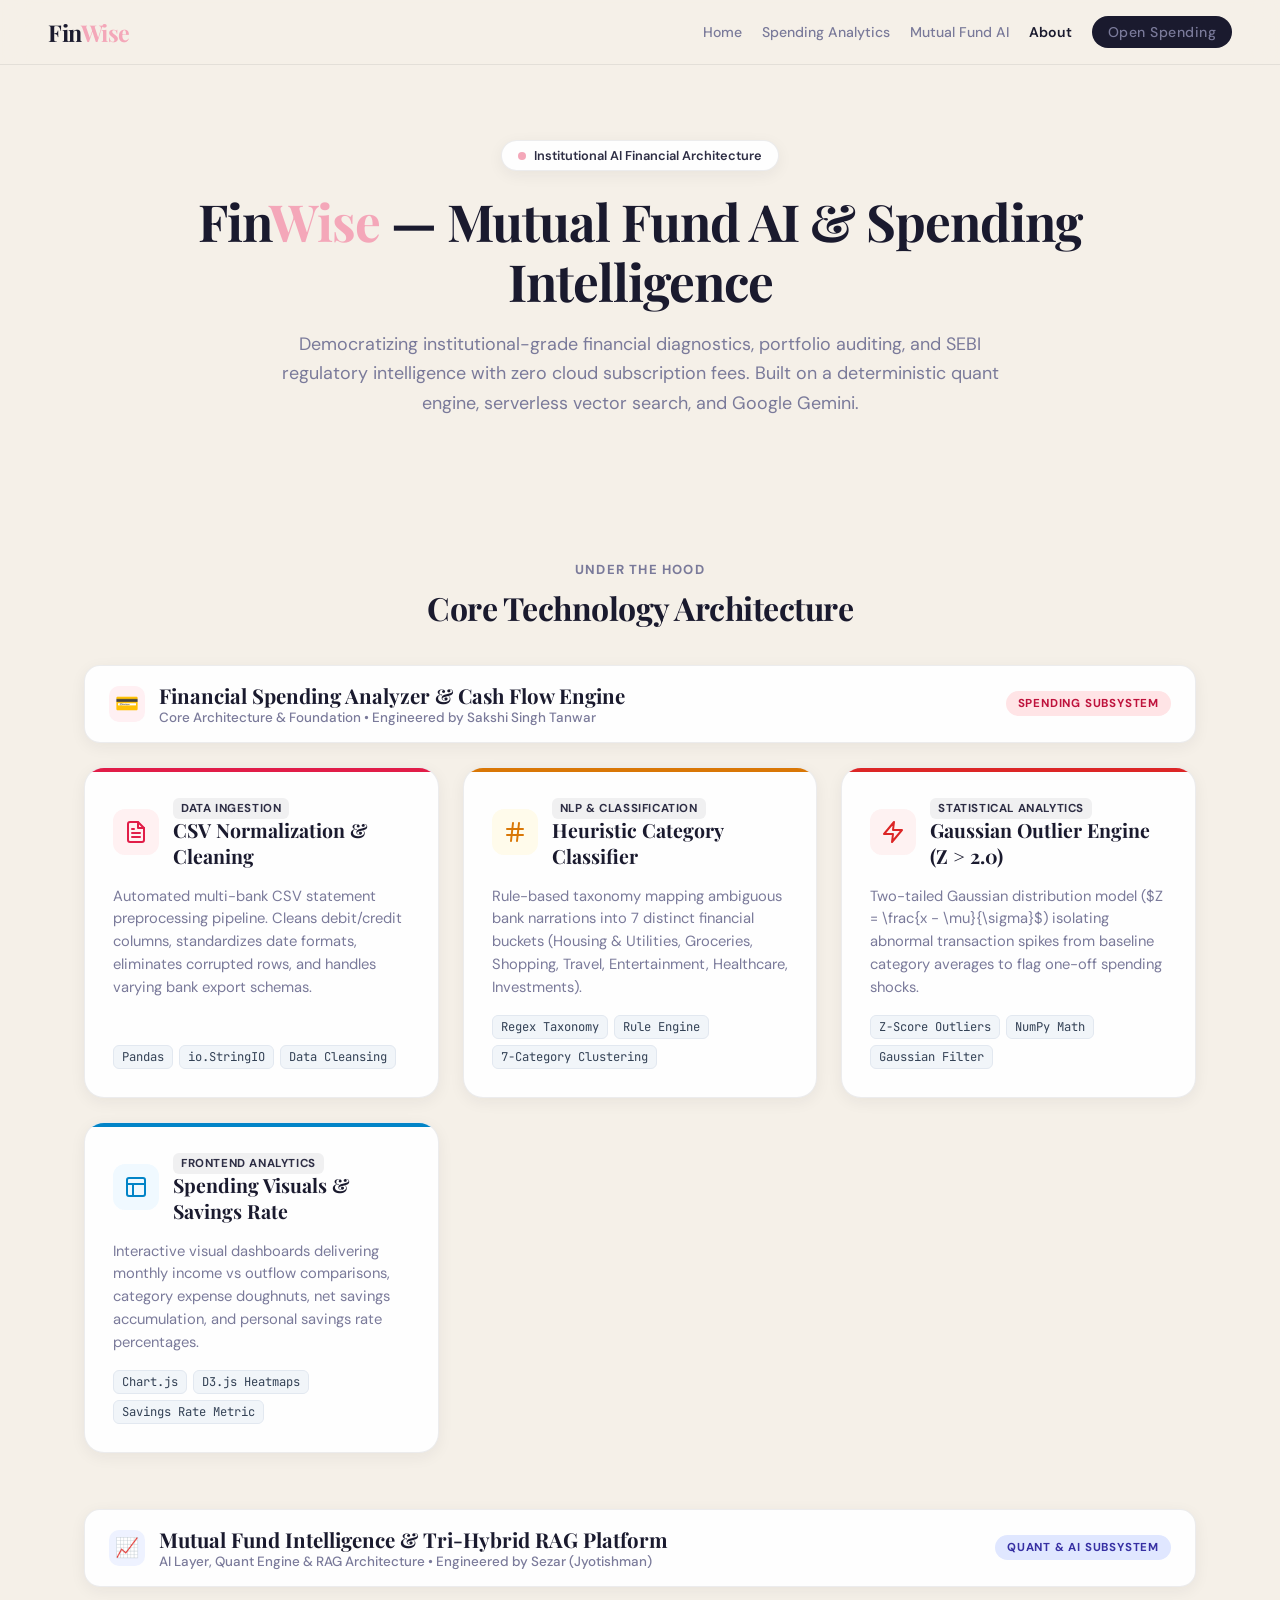
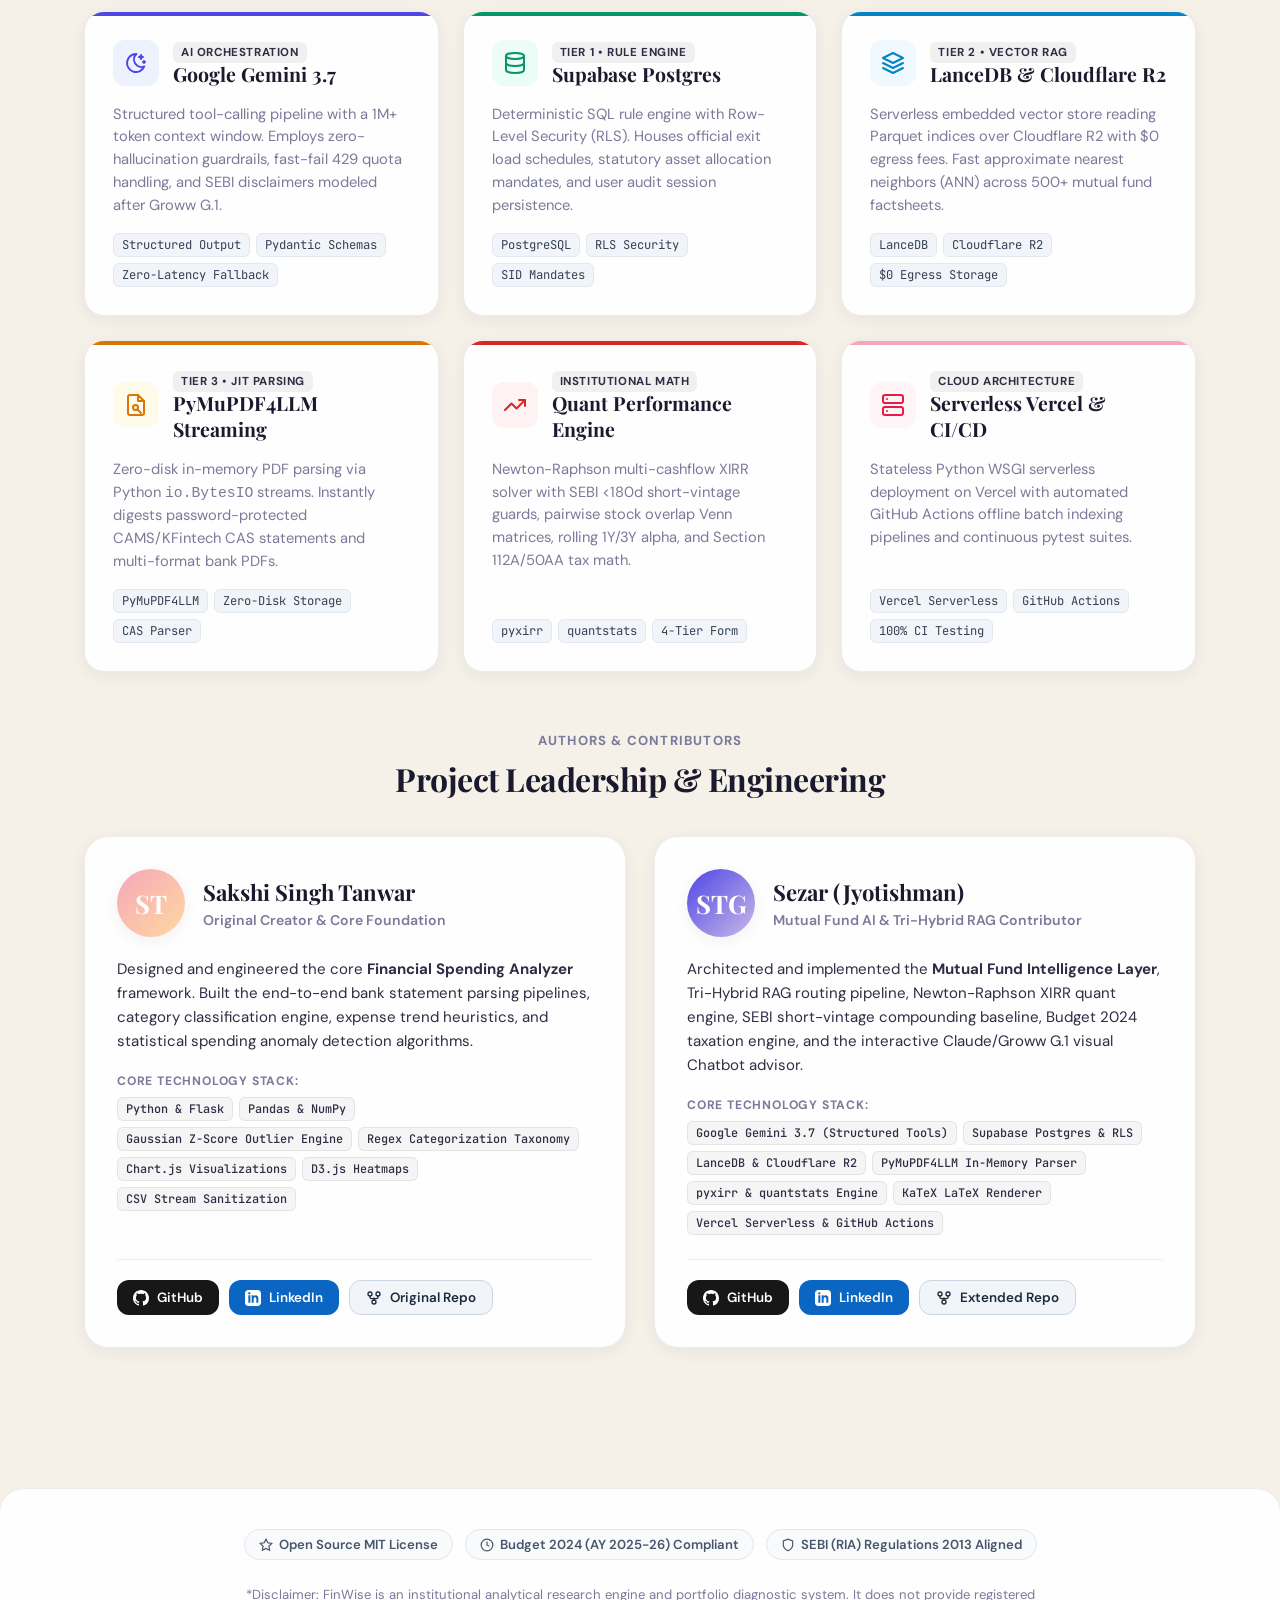
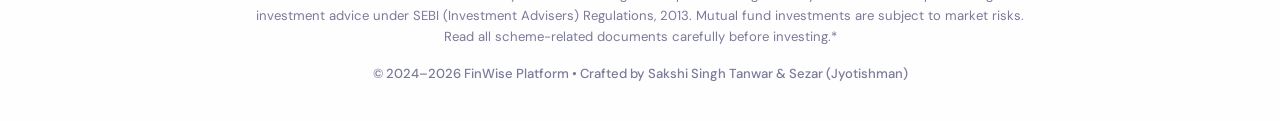
==== commit d31156a4: "feat(spending): restore complete bank spending analytics dashboard and isolated component suite unde" ====
--- a/templates/about.html
+++ b/templates/about.html
@@ -337,9 +337,10 @@
   </a>
   <div class="nav-links">
     <a href="/">Home</a>
-    <a href="/dashboard">Dashboard</a>
+    <a href="/spending-analytics">Spending Analytics</a>
+    <a href="/dashboard">Mutual Fund AI</a>
     <a href="/about" class="active">About</a>
-    <a href="/dashboard" class="nav-pill-btn">Open App</a>
+    <a href="/spending-analytics" class="nav-pill-btn">Open Spending</a>
   </div>
 </nav>
 
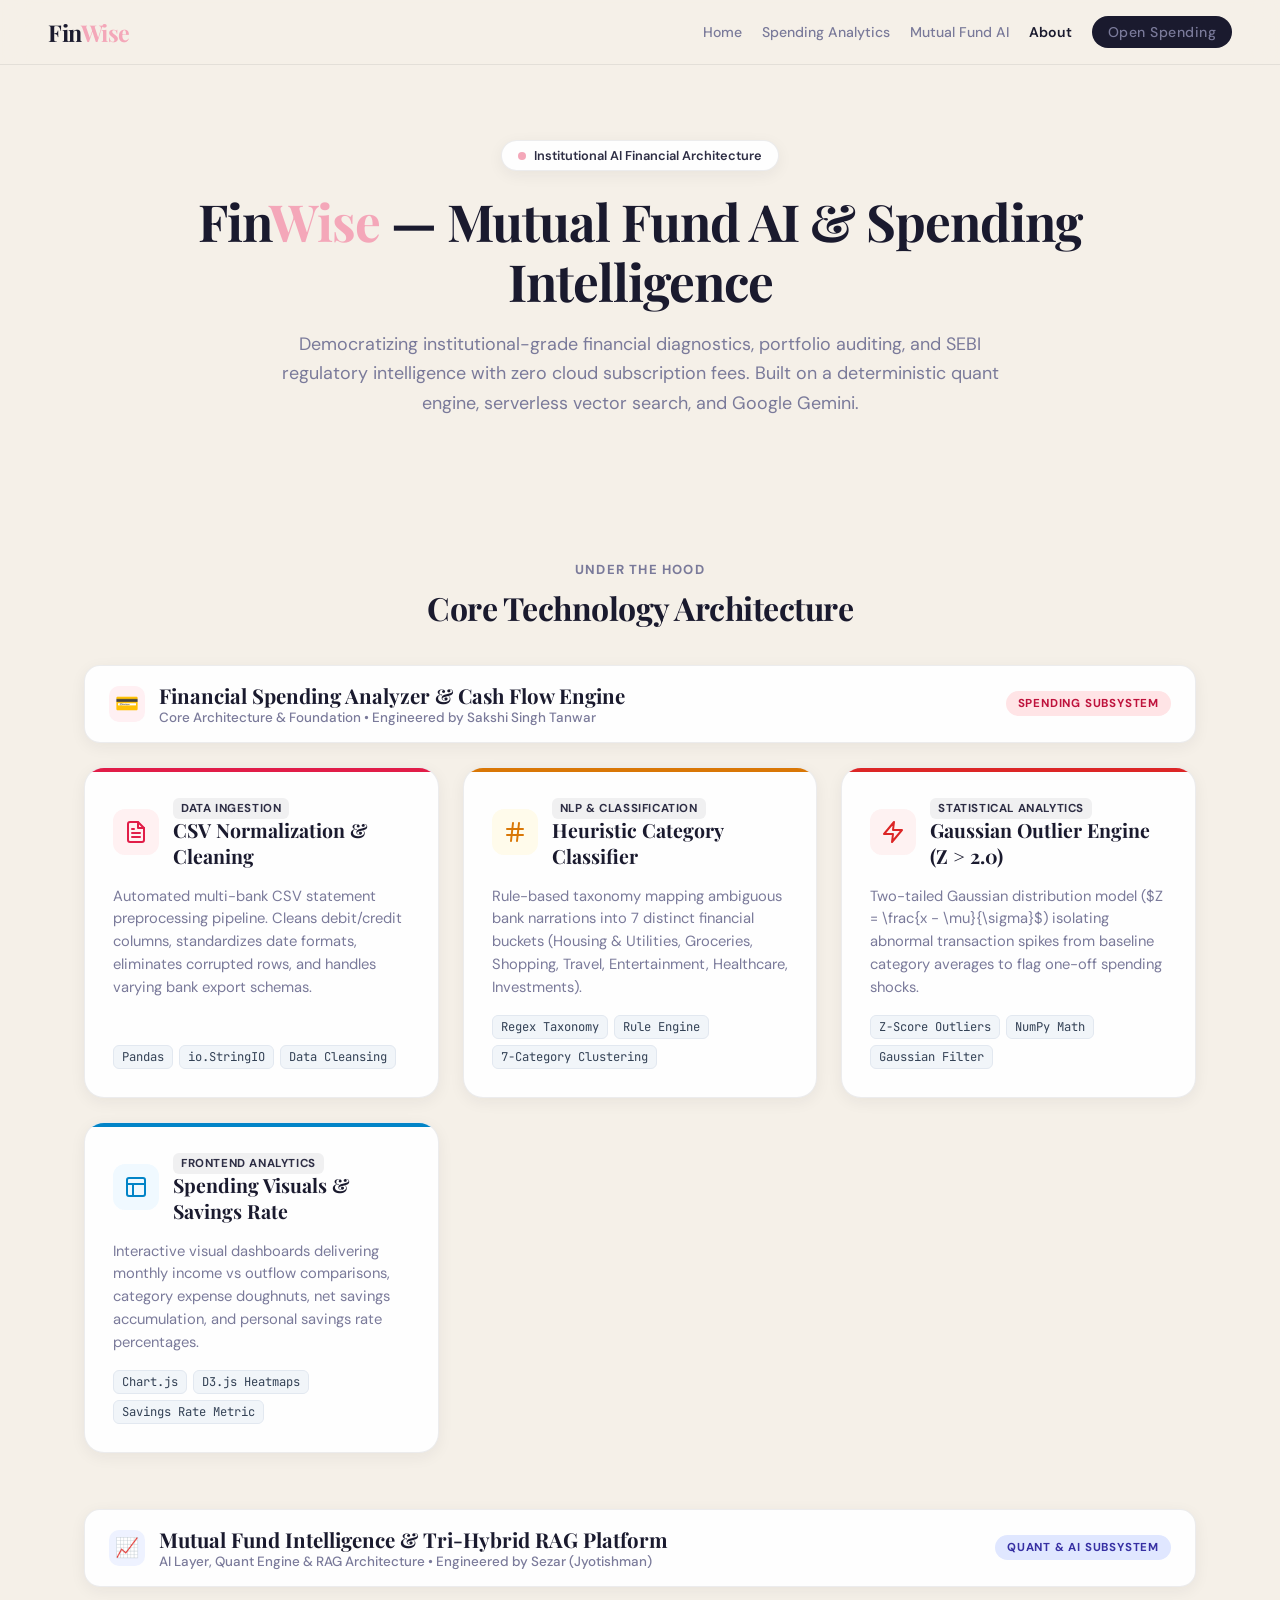
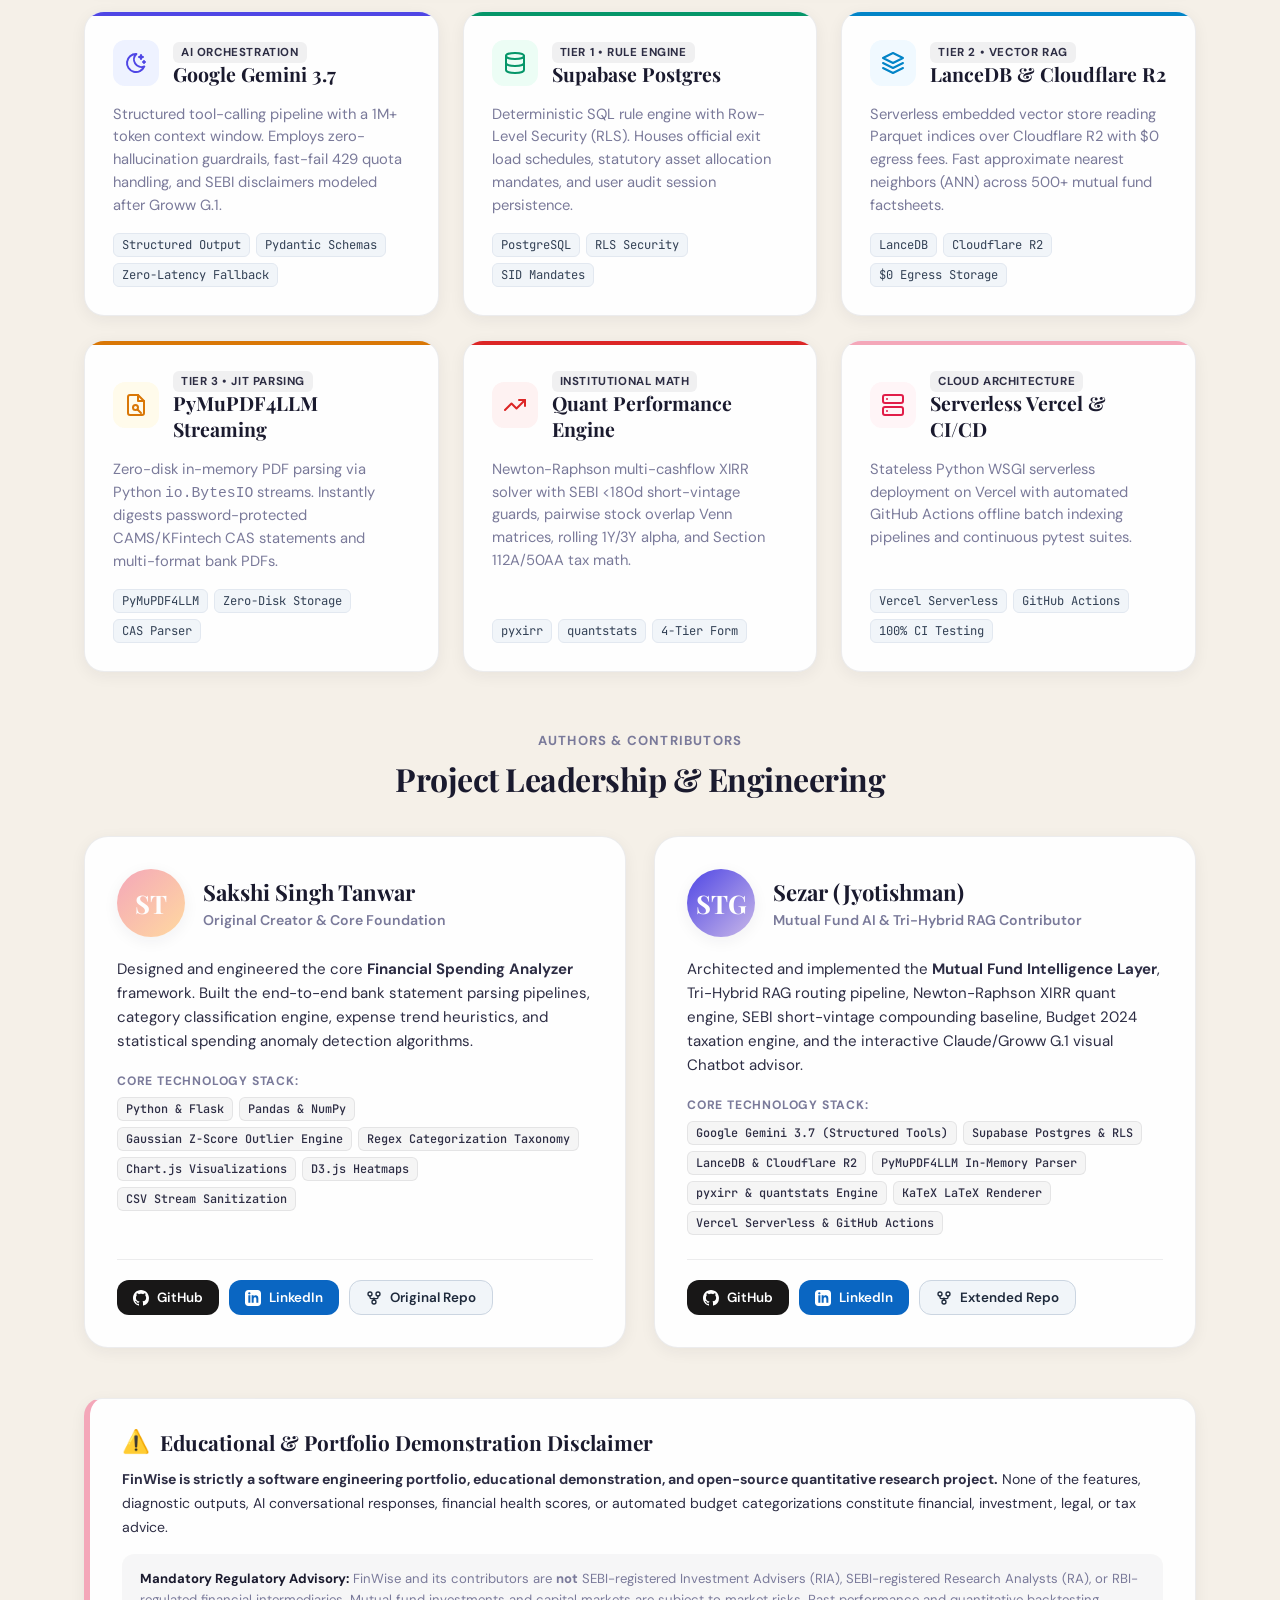
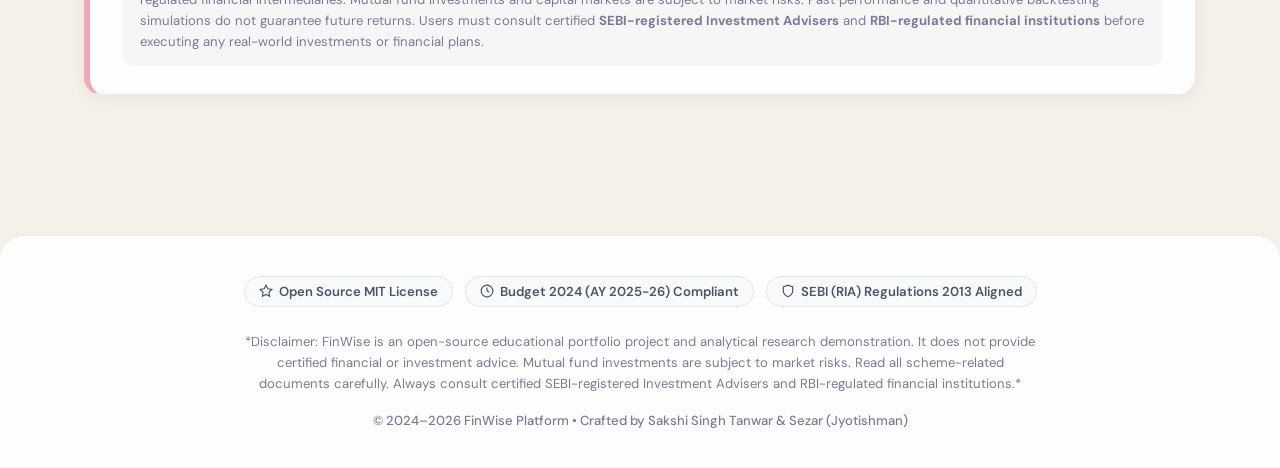
==== commit 16ed4029: "docs(compliance): add prominent statutory, educational, and SEBI/RBI registered adviser disclaimers " ====
--- a/templates/about.html
+++ b/templates/about.html
@@ -739,6 +739,25 @@
       </div>
     </div>
   </section>
+
+  <!-- ═══════════════════════════════════════════════════ STATUTORY & EDUCATIONAL DISCLAIMER -->
+  <section class="disclaimer-section-block" style="margin-top: 50px;">
+    <div class="disclaimer-hero-card" style="background: var(--white); border: 1px solid var(--border); border-left: 6px solid var(--blush); border-radius: 18px; padding: 28px 32px; box-shadow: var(--shadow-sm);">
+      <div style="display: flex; align-items: center; gap: 10px; margin-bottom: 12px;">
+        <span style="font-size: 1.4rem;">⚠️</span>
+        <h3 style="font-family: 'Playfair Display', serif; font-size: 1.3rem; font-weight: 700; color: var(--ink); margin: 0;">
+          Educational &amp; Portfolio Demonstration Disclaimer
+        </h3>
+      </div>
+      <p style="font-size: 0.88rem; color: var(--ink2); line-height: 1.7; margin-bottom: 14px;">
+        <strong>FinWise is strictly a software engineering portfolio, educational demonstration, and open-source quantitative research project.</strong> None of the features, diagnostic outputs, AI conversational responses, financial health scores, or automated budget categorizations constitute financial, investment, legal, or tax advice.
+      </p>
+      <div style="background: rgba(26,26,46,0.03); border-radius: 12px; padding: 14px 18px; font-size: 0.82rem; color: var(--muted); line-height: 1.6;">
+        <strong style="color: var(--ink);">Mandatory Regulatory Advisory:</strong> FinWise and its contributors are <strong>not</strong> SEBI-registered Investment Advisers (RIA), SEBI-registered Research Analysts (RA), or RBI-regulated financial intermediaries. Mutual fund investments and capital markets are subject to market risks. Past performance and quantitative backtesting simulations do not guarantee future returns. Users must consult certified <strong>SEBI-registered Investment Advisers</strong> and <strong>RBI-regulated financial institutions</strong> before executing any real-world investments or financial plans.
+      </div>
+    </div>
+  </section>
+
 </div>
 
 <!-- ═══════════════════════════════════════════════════ COMPLIANCE & FOOTER -->
@@ -758,7 +777,7 @@
     </span>
   </div>
   <p class="disclaimer-text">
-    *Disclaimer: FinWise is an institutional analytical research engine and portfolio diagnostic system. It does not provide registered investment advice under SEBI (Investment Advisers) Regulations, 2013. Mutual fund investments are subject to market risks. Read all scheme-related documents carefully before investing.*
+    *Disclaimer: FinWise is an open-source educational portfolio project and analytical research demonstration. It does not provide certified financial or investment advice. Mutual fund investments are subject to market risks. Read all scheme-related documents carefully. Always consult certified SEBI-registered Investment Advisers and RBI-regulated financial institutions.*
   </p>
   <p class="copyright-text">
     © 2024–2026 FinWise Platform • Crafted by Sakshi Singh Tanwar &amp; Sezar (Jyotishman)
